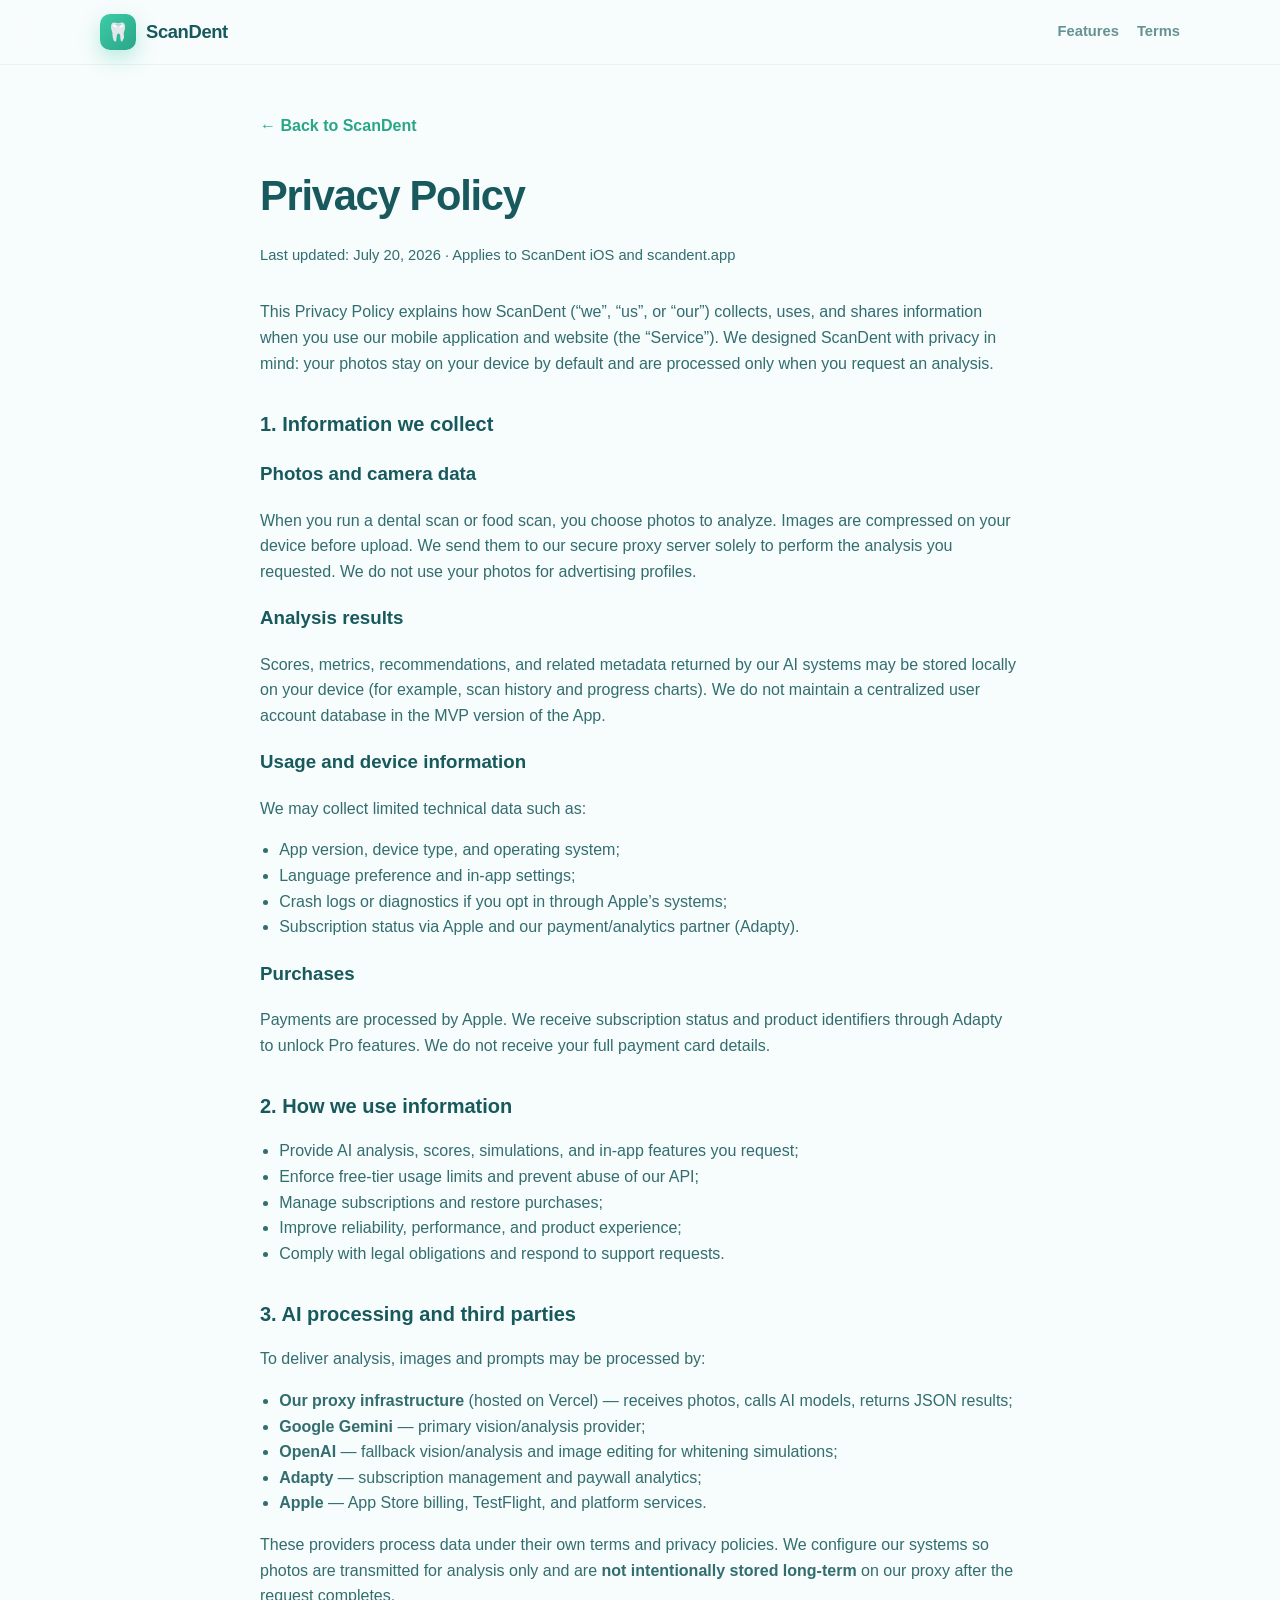
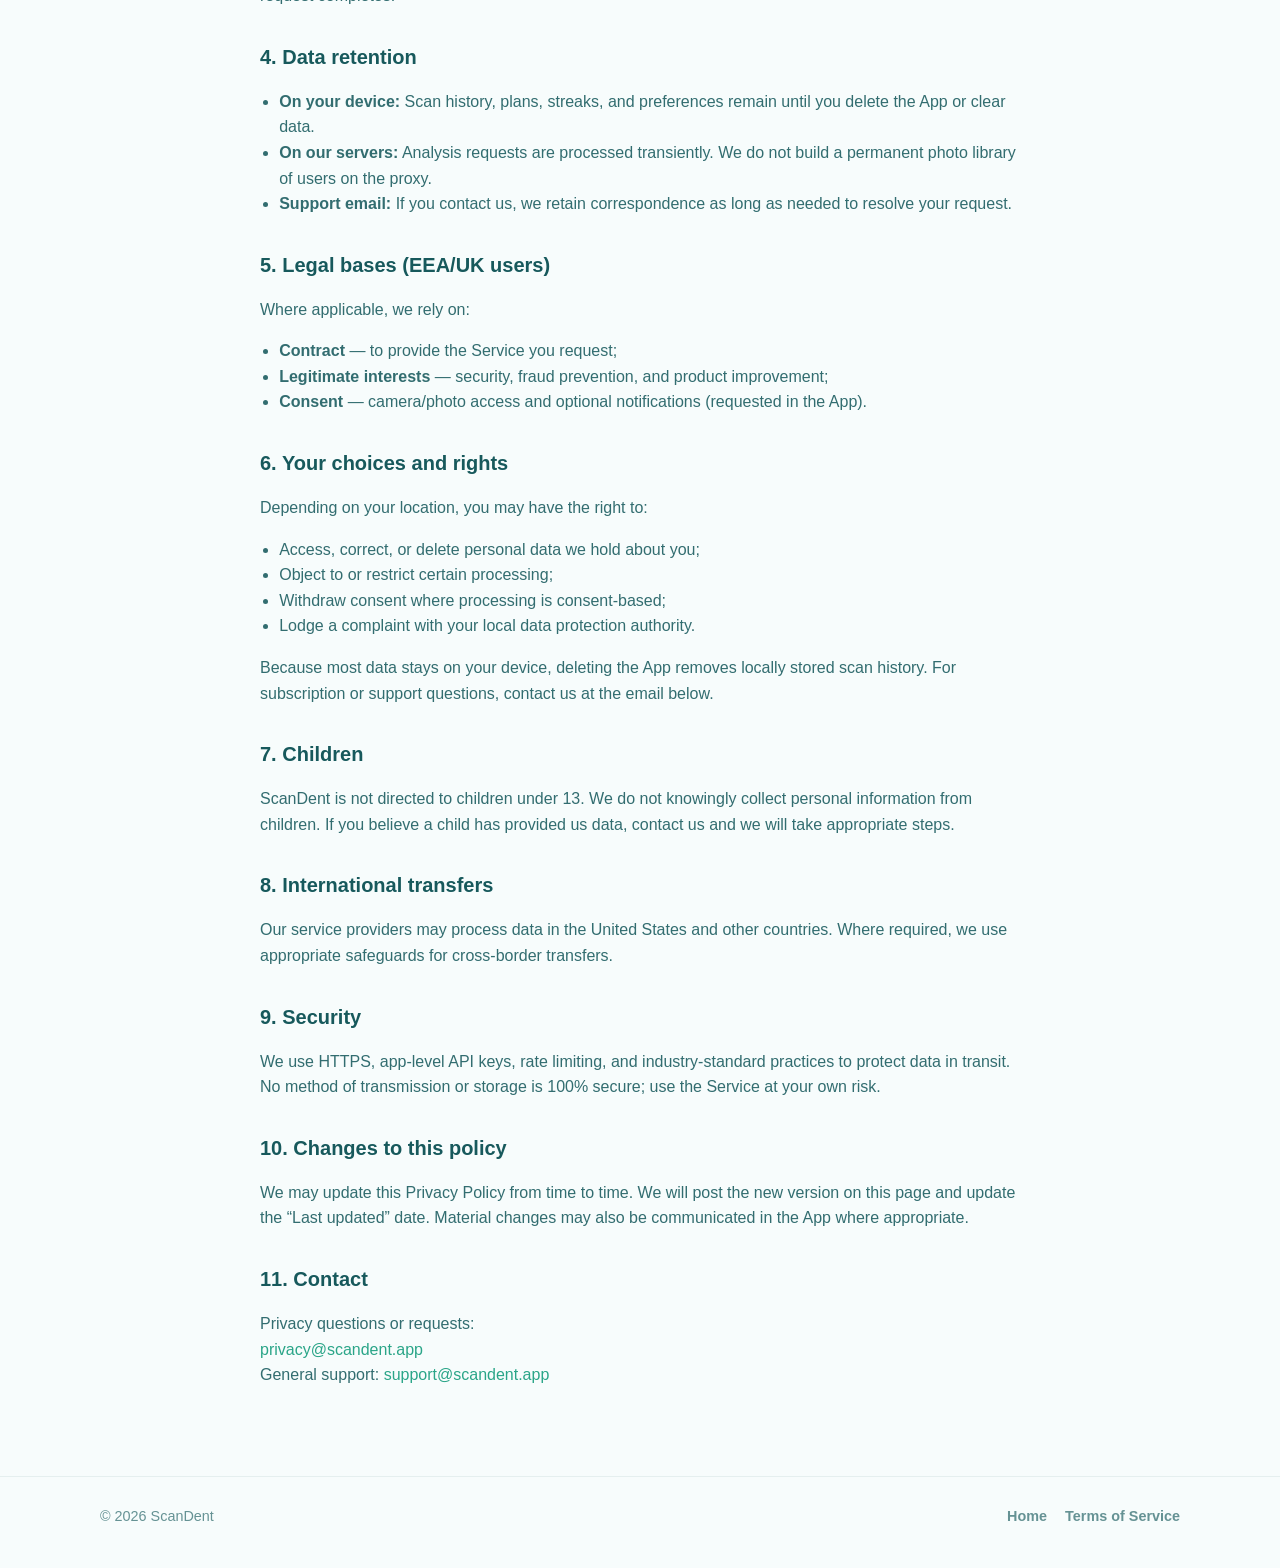
==== privacy/index.html @ c532dbee "Initial commit: ScanDent marketing and legal site. Public GitHub Pages site with landing page, Terms" ====
<!DOCTYPE html>
<html lang="en">
<head>
  <meta charset="UTF-8">
  <meta name="viewport" content="width=device-width, initial-scale=1.0">
  <meta name="description" content="ScanDent Privacy Policy">
  <title>Privacy Policy — ScanDent</title>
  <link rel="stylesheet" href="../css/style.css">
</head>
<body>
  <header class="site-header">
    <div class="container inner">
      <a class="brand" href="../">
        <span class="brand-mark" aria-hidden="true">🦷</span>
        <span>ScanDent</span>
      </a>
      <nav class="nav" aria-label="Primary">
        <a href="../#features">Features</a>
        <a href="../terms/">Terms</a>
      </nav>
    </div>
  </header>

  <main class="legal-page">
    <div class="container">
      <a class="back-link" href="../">← Back to ScanDent</a>
      <h1>Privacy Policy</h1>
      <p class="legal-meta">Last updated: July 20, 2026 · Applies to ScanDent iOS and scandent.app</p>

      <p>
        This Privacy Policy explains how ScanDent (“we”, “us”, or “our”) collects, uses, and shares
        information when you use our mobile application and website (the “Service”). We designed ScanDent
        with privacy in mind: your photos stay on your device by default and are processed only when you
        request an analysis.
      </p>

      <h2>1. Information we collect</h2>

      <h3>Photos and camera data</h3>
      <p>
        When you run a dental scan or food scan, you choose photos to analyze. Images are compressed on
        your device before upload. We send them to our secure proxy server solely to perform the analysis
        you requested. We do not use your photos for advertising profiles.
      </p>

      <h3>Analysis results</h3>
      <p>
        Scores, metrics, recommendations, and related metadata returned by our AI systems may be stored
        locally on your device (for example, scan history and progress charts). We do not maintain a
        centralized user account database in the MVP version of the App.
      </p>

      <h3>Usage and device information</h3>
      <p>We may collect limited technical data such as:</p>
      <ul>
        <li>App version, device type, and operating system;</li>
        <li>Language preference and in-app settings;</li>
        <li>Crash logs or diagnostics if you opt in through Apple’s systems;</li>
        <li>Subscription status via Apple and our payment/analytics partner (Adapty).</li>
      </ul>

      <h3>Purchases</h3>
      <p>
        Payments are processed by Apple. We receive subscription status and product identifiers through
        Adapty to unlock Pro features. We do not receive your full payment card details.
      </p>

      <h2>2. How we use information</h2>
      <ul>
        <li>Provide AI analysis, scores, simulations, and in-app features you request;</li>
        <li>Enforce free-tier usage limits and prevent abuse of our API;</li>
        <li>Manage subscriptions and restore purchases;</li>
        <li>Improve reliability, performance, and product experience;</li>
        <li>Comply with legal obligations and respond to support requests.</li>
      </ul>

      <h2>3. AI processing and third parties</h2>
      <p>To deliver analysis, images and prompts may be processed by:</p>
      <ul>
        <li><strong>Our proxy infrastructure</strong> (hosted on Vercel) — receives photos, calls AI models, returns JSON results;</li>
        <li><strong>Google Gemini</strong> — primary vision/analysis provider;</li>
        <li><strong>OpenAI</strong> — fallback vision/analysis and image editing for whitening simulations;</li>
        <li><strong>Adapty</strong> — subscription management and paywall analytics;</li>
        <li><strong>Apple</strong> — App Store billing, TestFlight, and platform services.</li>
      </ul>
      <p>
        These providers process data under their own terms and privacy policies. We configure our systems
        so photos are transmitted for analysis only and are <strong>not intentionally stored long-term</strong>
        on our proxy after the request completes.
      </p>

      <h2>4. Data retention</h2>
      <ul>
        <li><strong>On your device:</strong> Scan history, plans, streaks, and preferences remain until you delete the App or clear data.</li>
        <li><strong>On our servers:</strong> Analysis requests are processed transiently. We do not build a permanent photo library of users on the proxy.</li>
        <li><strong>Support email:</strong> If you contact us, we retain correspondence as long as needed to resolve your request.</li>
      </ul>

      <h2>5. Legal bases (EEA/UK users)</h2>
      <p>Where applicable, we rely on:</p>
      <ul>
        <li><strong>Contract</strong> — to provide the Service you request;</li>
        <li><strong>Legitimate interests</strong> — security, fraud prevention, and product improvement;</li>
        <li><strong>Consent</strong> — camera/photo access and optional notifications (requested in the App).</li>
      </ul>

      <h2>6. Your choices and rights</h2>
      <p>Depending on your location, you may have the right to:</p>
      <ul>
        <li>Access, correct, or delete personal data we hold about you;</li>
        <li>Object to or restrict certain processing;</li>
        <li>Withdraw consent where processing is consent-based;</li>
        <li>Lodge a complaint with your local data protection authority.</li>
      </ul>
      <p>
        Because most data stays on your device, deleting the App removes locally stored scan history.
        For subscription or support questions, contact us at the email below.
      </p>

      <h2>7. Children</h2>
      <p>
        ScanDent is not directed to children under 13. We do not knowingly collect personal information
        from children. If you believe a child has provided us data, contact us and we will take appropriate steps.
      </p>

      <h2>8. International transfers</h2>
      <p>
        Our service providers may process data in the United States and other countries. Where required,
        we use appropriate safeguards for cross-border transfers.
      </p>

      <h2>9. Security</h2>
      <p>
        We use HTTPS, app-level API keys, rate limiting, and industry-standard practices to protect data in
        transit. No method of transmission or storage is 100% secure; use the Service at your own risk.
      </p>

      <h2>10. Changes to this policy</h2>
      <p>
        We may update this Privacy Policy from time to time. We will post the new version on this page
        and update the “Last updated” date. Material changes may also be communicated in the App where appropriate.
      </p>

      <h2>11. Contact</h2>
      <p>
        Privacy questions or requests:<br>
        <a href="mailto:privacy@scandent.app">privacy@scandent.app</a><br>
        General support: <a href="mailto:support@scandent.app">support@scandent.app</a>
      </p>
    </div>
  </main>

  <footer class="site-footer">
    <div class="container footer-grid">
      <div>© <span id="year"></span> ScanDent</div>
      <div class="footer-links">
        <a href="../">Home</a>
        <a href="../terms/">Terms of Service</a>
      </div>
    </div>
  </footer>

  <script>document.getElementById("year").textContent = new Date().getFullYear();</script>
</body>
</html>
---- css/style.css ----
:root {
  --mint: #3dcca8;
  --mint-dark: #2aa588;
  --teal: #17595c;
  --bg: #f7fcfc;
  --card: #ffffff;
  --text-muted: rgba(23, 89, 92, 0.65);
  --shadow: 0 12px 40px rgba(23, 89, 92, 0.08);
  --radius: 20px;
  --max: 1080px;
  --legal-max: 760px;
}

*,
*::before,
*::after {
  box-sizing: border-box;
}

html {
  scroll-behavior: smooth;
}

body {
  margin: 0;
  font-family: "SF Pro Rounded", "SF Pro Display", -apple-system, BlinkMacSystemFont, "Segoe UI", sans-serif;
  color: var(--teal);
  background: var(--bg);
  line-height: 1.6;
  -webkit-font-smoothing: antialiased;
}

a {
  color: var(--mint-dark);
  text-decoration: none;
}

a:hover {
  text-decoration: underline;
}

img {
  max-width: 100%;
  display: block;
}

.container {
  width: min(var(--max), calc(100% - 40px));
  margin-inline: auto;
}

.site-header {
  position: sticky;
  top: 0;
  z-index: 10;
  backdrop-filter: blur(14px);
  background: rgba(247, 252, 252, 0.88);
  border-bottom: 1px solid rgba(23, 89, 92, 0.06);
}

.site-header .inner {
  display: flex;
  align-items: center;
  justify-content: space-between;
  gap: 16px;
  padding: 14px 0;
}

.brand {
  display: flex;
  align-items: center;
  gap: 10px;
  font-weight: 800;
  font-size: 1.15rem;
  letter-spacing: -0.02em;
  color: var(--teal);
}

.brand-mark {
  width: 36px;
  height: 36px;
  border-radius: 10px;
  background: linear-gradient(135deg, var(--mint), var(--mint-dark));
  display: grid;
  place-items: center;
  color: white;
  font-size: 1.1rem;
  box-shadow: 0 8px 20px rgba(61, 204, 168, 0.35);
}

.nav {
  display: flex;
  align-items: center;
  gap: 18px;
  font-size: 0.92rem;
  font-weight: 600;
}

.nav a {
  color: var(--text-muted);
  text-decoration: none;
}

.nav a:hover {
  color: var(--teal);
  text-decoration: none;
}

.btn {
  display: inline-flex;
  align-items: center;
  justify-content: center;
  gap: 8px;
  padding: 14px 22px;
  border-radius: 16px;
  font-weight: 700;
  font-size: 0.98rem;
  border: none;
  cursor: pointer;
  text-decoration: none;
  transition: transform 0.2s ease, box-shadow 0.2s ease;
}

.btn:hover {
  text-decoration: none;
  transform: translateY(-1px);
}

.btn-primary {
  color: white;
  background: linear-gradient(135deg, var(--mint), var(--mint-dark));
  box-shadow: 0 14px 30px rgba(61, 204, 168, 0.35);
}

.btn-secondary {
  color: var(--teal);
  background: var(--card);
  border: 1px solid rgba(23, 89, 92, 0.08);
  box-shadow: var(--shadow);
}

.hero {
  position: relative;
  padding: 72px 0 56px;
  overflow: hidden;
}

.hero-blob {
  position: absolute;
  border-radius: 50%;
  filter: blur(40px);
  opacity: 0.45;
  pointer-events: none;
}

.hero-blob.one {
  width: 280px;
  height: 280px;
  background: radial-gradient(circle, var(--mint), transparent 70%);
  top: -80px;
  left: -60px;
}

.hero-blob.two {
  width: 240px;
  height: 240px;
  background: radial-gradient(circle, #8cd9f2, transparent 70%);
  top: 40px;
  right: -40px;
}

.hero-grid {
  position: relative;
  display: grid;
  grid-template-columns: 1.1fr 0.9fr;
  gap: 48px;
  align-items: center;
}

.eyebrow {
  display: inline-block;
  padding: 6px 12px;
  border-radius: 999px;
  background: rgba(61, 204, 168, 0.14);
  color: var(--mint-dark);
  font-size: 0.78rem;
  font-weight: 800;
  letter-spacing: 0.08em;
  text-transform: uppercase;
  margin-bottom: 18px;
}

.hero h1 {
  margin: 0 0 16px;
  font-size: clamp(2.4rem, 5vw, 3.6rem);
  line-height: 1.05;
  letter-spacing: -0.04em;
}

.hero p.lead {
  margin: 0 0 28px;
  font-size: 1.12rem;
  color: var(--text-muted);
  max-width: 34rem;
}

.hero-actions {
  display: flex;
  flex-wrap: wrap;
  gap: 12px;
  margin-bottom: 18px;
}

.hero-note {
  font-size: 0.88rem;
  color: var(--text-muted);
}

.phone-card {
  background: var(--card);
  border-radius: 28px;
  padding: 28px;
  box-shadow: var(--shadow);
  border: 1px solid rgba(23, 89, 92, 0.06);
}

.score-ring {
  width: 180px;
  height: 180px;
  margin: 0 auto 20px;
  border-radius: 50%;
  background:
    conic-gradient(var(--mint) 0 78%, rgba(23, 89, 92, 0.08) 78% 100%);
  display: grid;
  place-items: center;
  position: relative;
}

.score-ring::after {
  content: "";
  position: absolute;
  inset: 14px;
  border-radius: 50%;
  background: var(--bg);
}

.score-value {
  position: relative;
  z-index: 1;
  text-align: center;
}

.score-value strong {
  display: block;
  font-size: 2.4rem;
  line-height: 1;
}

.score-value span {
  font-size: 0.82rem;
  font-weight: 700;
  color: var(--text-muted);
}

.feature-list {
  display: grid;
  gap: 12px;
}

.feature-item {
  display: flex;
  gap: 12px;
  align-items: flex-start;
  padding: 14px 16px;
  border-radius: 16px;
  background: rgba(23, 89, 92, 0.03);
}

.feature-item .icon {
  width: 36px;
  height: 36px;
  border-radius: 12px;
  background: rgba(61, 204, 168, 0.16);
  display: grid;
  place-items: center;
  flex-shrink: 0;
}

section {
  padding: 56px 0;
}

.section-title {
  text-align: center;
  margin-bottom: 36px;
}

.section-title h2 {
  margin: 0 0 10px;
  font-size: clamp(1.8rem, 3vw, 2.4rem);
  letter-spacing: -0.03em;
}

.section-title p {
  margin: 0 auto;
  max-width: 560px;
  color: var(--text-muted);
}

.cards-3 {
  display: grid;
  grid-template-columns: repeat(3, 1fr);
  gap: 18px;
}

.card {
  background: var(--card);
  border-radius: var(--radius);
  padding: 24px;
  box-shadow: var(--shadow);
  border: 1px solid rgba(23, 89, 92, 0.06);
}

.card h3 {
  margin: 0 0 10px;
  font-size: 1.15rem;
}

.card p {
  margin: 0;
  color: var(--text-muted);
  font-size: 0.96rem;
}

.steps {
  display: grid;
  grid-template-columns: repeat(3, 1fr);
  gap: 18px;
  counter-reset: step;
}

.step {
  background: var(--card);
  border-radius: var(--radius);
  padding: 24px;
  box-shadow: var(--shadow);
  border: 1px solid rgba(23, 89, 92, 0.06);
}

.step::before {
  counter-increment: step;
  content: counter(step);
  display: inline-grid;
  place-items: center;
  width: 34px;
  height: 34px;
  border-radius: 50%;
  background: linear-gradient(135deg, var(--mint), var(--mint-dark));
  color: white;
  font-weight: 800;
  margin-bottom: 14px;
}

.disclaimer-box {
  background: rgba(255, 140, 115, 0.08);
  border: 1px solid rgba(255, 140, 115, 0.18);
  border-radius: var(--radius);
  padding: 22px 24px;
  color: var(--teal);
}

.disclaimer-box strong {
  display: block;
  margin-bottom: 8px;
}

.cta {
  text-align: center;
  padding: 64px 0 72px;
}

.cta h2 {
  margin: 0 0 12px;
  font-size: clamp(1.8rem, 3vw, 2.5rem);
}

.cta p {
  margin: 0 auto 24px;
  max-width: 520px;
  color: var(--text-muted);
}

.site-footer {
  border-top: 1px solid rgba(23, 89, 92, 0.08);
  padding: 28px 0 40px;
  color: var(--text-muted);
  font-size: 0.9rem;
}

.footer-grid {
  display: flex;
  flex-wrap: wrap;
  gap: 16px;
  align-items: center;
  justify-content: space-between;
}

.footer-links {
  display: flex;
  flex-wrap: wrap;
  gap: 18px;
}

.footer-links a {
  color: var(--text-muted);
  font-weight: 600;
}

.footer-links a:hover {
  color: var(--teal);
}

/* Legal pages */
.legal-page {
  padding: 48px 0 72px;
}

.legal-page .container {
  width: min(var(--legal-max), calc(100% - 40px));
}

.legal-page h1 {
  margin: 0 0 8px;
  font-size: clamp(2rem, 4vw, 2.6rem);
  letter-spacing: -0.03em;
}

.legal-meta {
  color: var(--text-muted);
  font-size: 0.92rem;
  margin-bottom: 32px;
}

.legal-page h2 {
  margin: 32px 0 10px;
  font-size: 1.25rem;
}

.legal-page p,
.legal-page li {
  color: rgba(23, 89, 92, 0.88);
}

.legal-page ul {
  padding-left: 1.2rem;
}

.back-link {
  display: inline-flex;
  align-items: center;
  gap: 6px;
  margin-bottom: 24px;
  font-weight: 600;
  color: var(--mint-dark);
}

@media (max-width: 900px) {
  .hero-grid,
  .cards-3,
  .steps {
    grid-template-columns: 1fr;
  }

  .nav {
    display: none;
  }

  .hero {
    padding-top: 48px;
  }
}
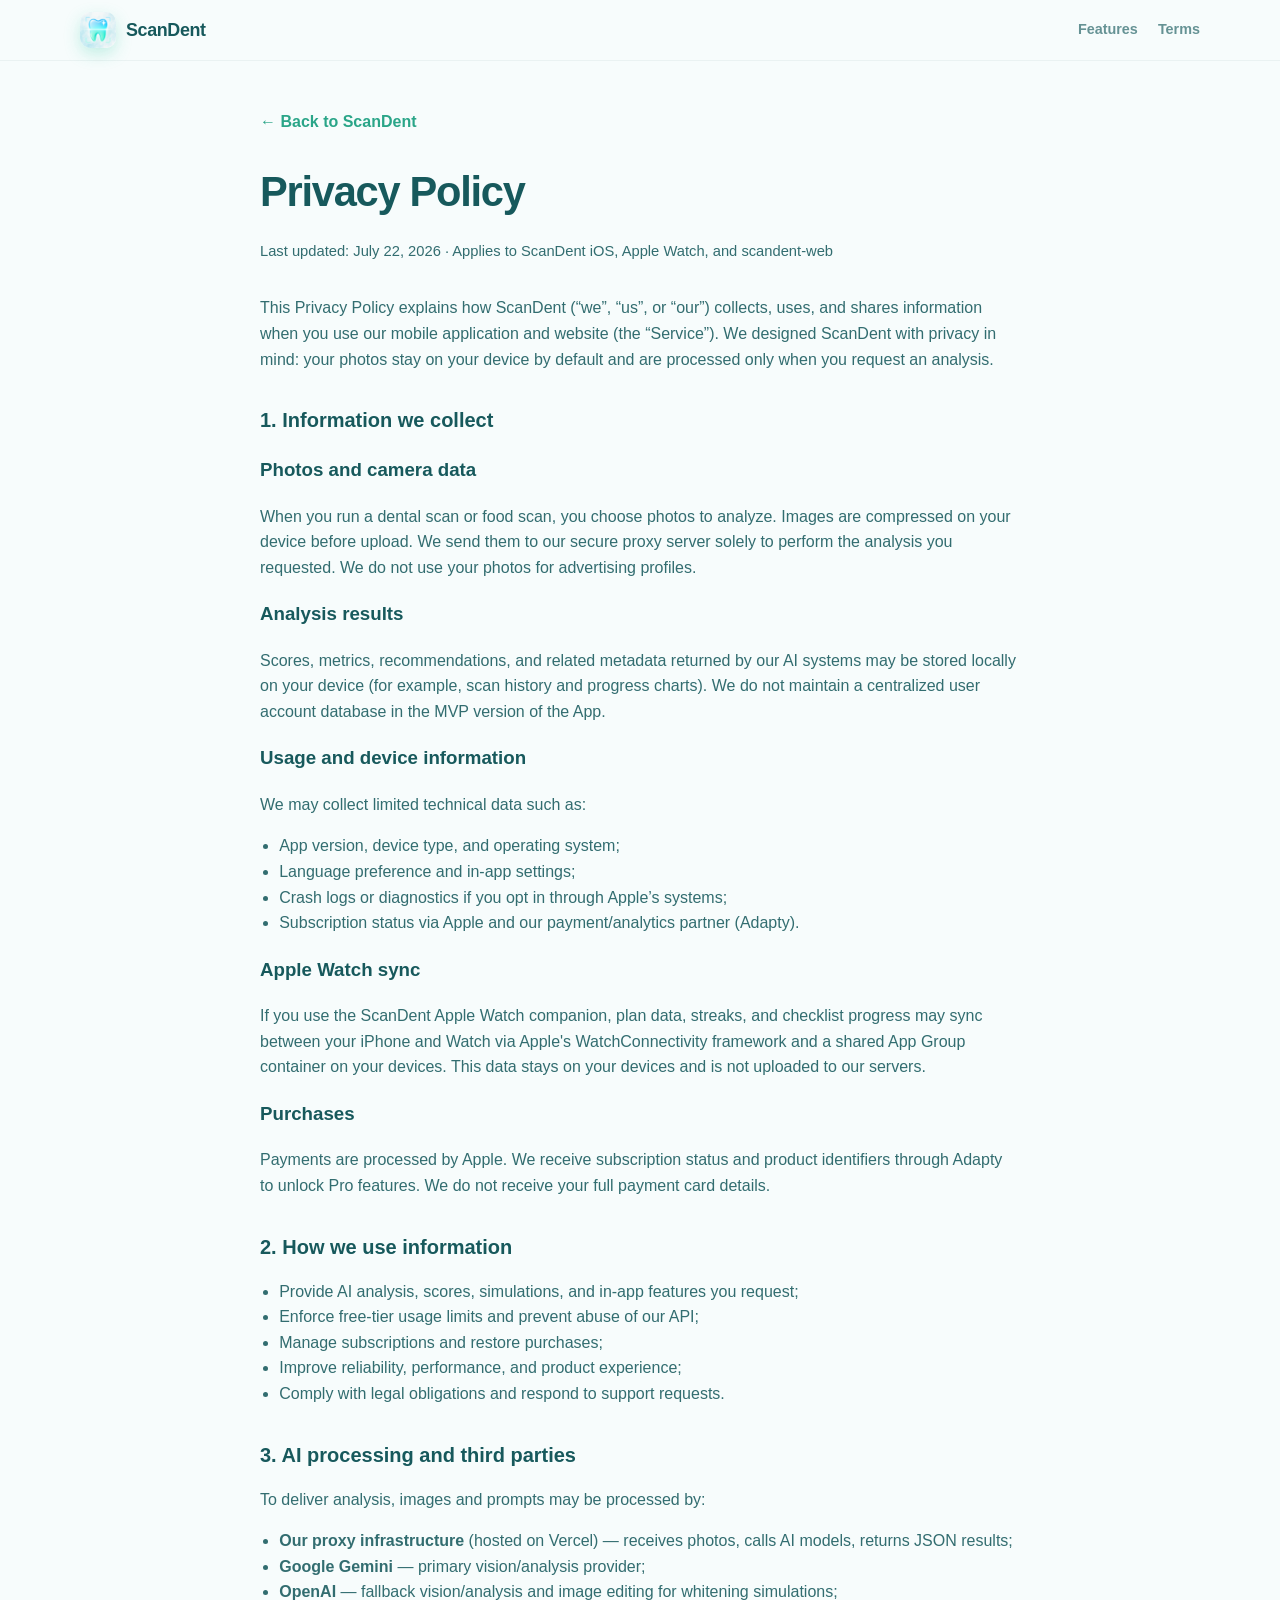
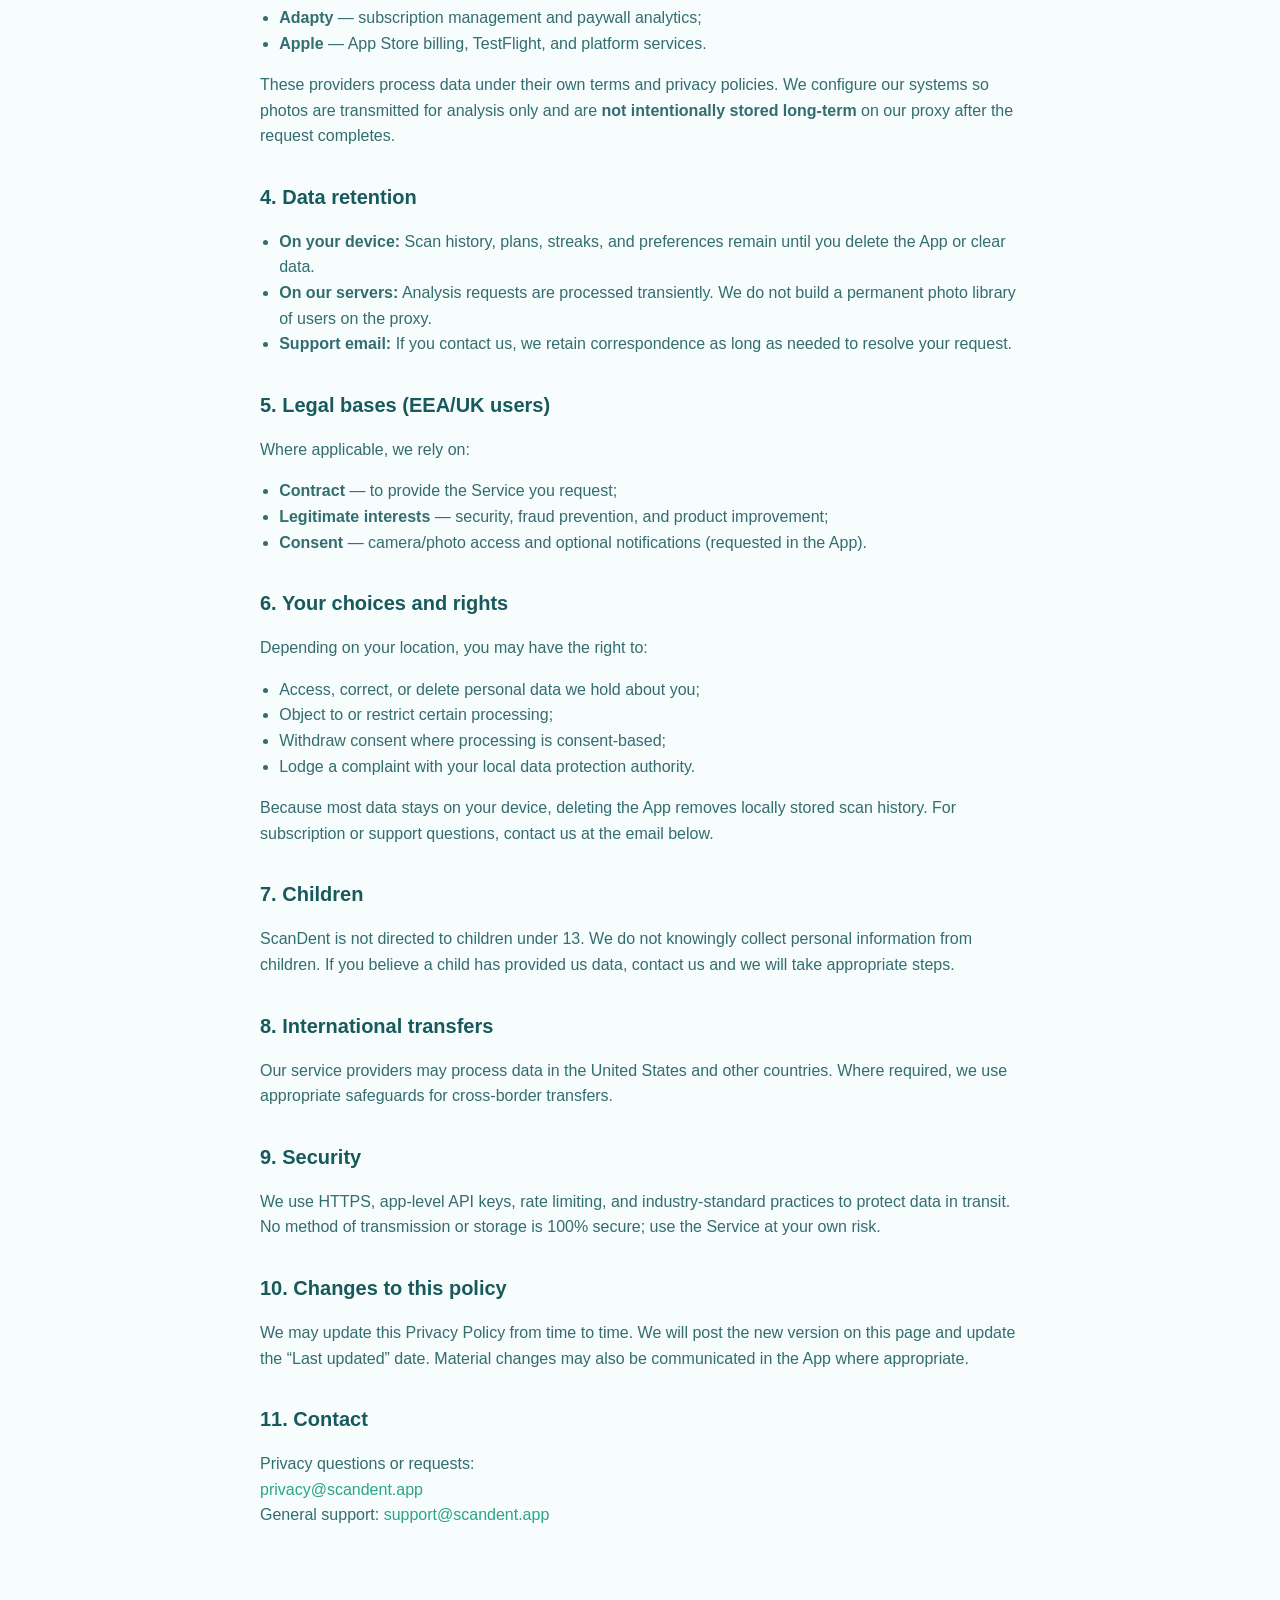
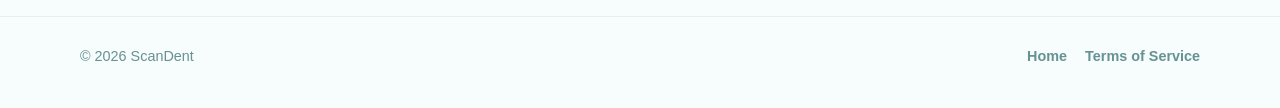
==== commit cd502e45: "fix: show ScanDent logo on marketing site" ====
--- a/privacy/index.html
+++ b/privacy/index.html
@@ -6,12 +6,13 @@
   <meta name="description" content="ScanDent Privacy Policy">
   <title>Privacy Policy — ScanDent</title>
   <link rel="stylesheet" href="../css/style.css">
+  <link rel="icon" href="../assets/favicon.png" type="image/png">
 </head>
 <body>
   <header class="site-header">
     <div class="container inner">
       <a class="brand" href="../">
-        <span class="brand-mark" aria-hidden="true">🦷</span>
+        <span class="brand-logo" role="img" aria-label="ScanDent"></span>
         <span>ScanDent</span>
       </a>
       <nav class="nav" aria-label="Primary">
@@ -25,7 +26,7 @@
     <div class="container">
       <a class="back-link" href="../">← Back to ScanDent</a>
       <h1>Privacy Policy</h1>
-      <p class="legal-meta">Last updated: July 20, 2026 · Applies to ScanDent iOS and scandent.app</p>
+      <p class="legal-meta">Last updated: July 22, 2026 · Applies to ScanDent iOS, Apple Watch, and scandent-web</p>
 
       <p>
         This Privacy Policy explains how ScanDent (“we”, “us”, or “our”) collects, uses, and shares
@@ -58,6 +59,13 @@
         <li>Crash logs or diagnostics if you opt in through Apple’s systems;</li>
         <li>Subscription status via Apple and our payment/analytics partner (Adapty).</li>
       </ul>
+
+      <h3>Apple Watch sync</h3>
+      <p>
+        If you use the ScanDent Apple Watch companion, plan data, streaks, and checklist progress may sync
+        between your iPhone and Watch via Apple&apos;s WatchConnectivity framework and a shared App Group container
+        on your devices. This data stays on your devices and is not uploaded to our servers.
+      </p>
 
       <h3>Purchases</h3>
       <p>
--- a/css/style.css
+++ b/css/style.css
@@ -1,13 +1,59 @@
+
+/* Embedded logo — avoids 404 when PNG assets are not yet on Pages */
+.brand-logo,
+.cta-logo,
+.phone-logo {
+  display: block;
+  background-image: url("[data-uri]");
+  background-size: cover;
+  background-position: center;
+  background-repeat: no-repeat;
+  border-radius: 10px;
+  box-shadow: 0 6px 16px rgba(61, 204, 168, 0.28);
+  flex-shrink: 0;
+}
+
+.brand-logo {
+  width: 36px;
+  height: 36px;
+}
+
+.phone-logo {
+  width: 28px;
+  height: 28px;
+  border-radius: 7px;
+  box-shadow: none;
+}
+
+.cta-logo {
+  width: 72px;
+  height: 72px;
+  border-radius: 18px;
+  margin: 0 auto 20px;
+  box-shadow: 0 16px 40px rgba(61, 204, 168, 0.3);
+}
+
+.footer-logo {
+  width: 28px;
+  height: 28px;
+  border-radius: 7px;
+  box-shadow: none;
+}
+
 :root {
   --mint: #3dcca8;
   --mint-dark: #2aa588;
+  --sky: #8cd9f2;
+  --coral: #ff8c73;
+  --sunny: #ffd35c;
   --teal: #17595c;
   --bg: #f7fcfc;
   --card: #ffffff;
   --text-muted: rgba(23, 89, 92, 0.65);
   --shadow: 0 12px 40px rgba(23, 89, 92, 0.08);
+  --shadow-lg: 0 24px 60px rgba(23, 89, 92, 0.12);
   --radius: 20px;
-  --max: 1080px;
+  --max: 1120px;
   --legal-max: 760px;
 }
 
@@ -49,12 +95,14 @@
   margin-inline: auto;
 }
 
+/* ── Header ── */
+
 .site-header {
   position: sticky;
   top: 0;
-  z-index: 10;
+  z-index: 20;
   backdrop-filter: blur(14px);
-  background: rgba(247, 252, 252, 0.88);
+  background: rgba(247, 252, 252, 0.92);
   border-bottom: 1px solid rgba(23, 89, 92, 0.06);
 }
 
@@ -63,7 +111,7 @@
   align-items: center;
   justify-content: space-between;
   gap: 16px;
-  padding: 14px 0;
+  padding: 12px 0;
 }
 
 .brand {
@@ -71,28 +119,21 @@
   align-items: center;
   gap: 10px;
   font-weight: 800;
-  font-size: 1.15rem;
+  font-size: 1.12rem;
   letter-spacing: -0.02em;
   color: var(--teal);
-}
-
-.brand-mark {
-  width: 36px;
-  height: 36px;
-  border-radius: 10px;
-  background: linear-gradient(135deg, var(--mint), var(--mint-dark));
-  display: grid;
-  place-items: center;
-  color: white;
-  font-size: 1.1rem;
-  box-shadow: 0 8px 20px rgba(61, 204, 168, 0.35);
+  text-decoration: none;
+}
+
+.brand:hover {
+  text-decoration: none;
 }
 
 .nav {
   display: flex;
   align-items: center;
-  gap: 18px;
-  font-size: 0.92rem;
+  gap: 20px;
+  font-size: 0.9rem;
   font-weight: 600;
 }
 
@@ -106,19 +147,26 @@
   text-decoration: none;
 }
 
+.header-cta {
+  display: flex;
+  align-items: center;
+  gap: 10px;
+}
+
 .btn {
   display: inline-flex;
   align-items: center;
   justify-content: center;
   gap: 8px;
-  padding: 14px 22px;
+  padding: 13px 22px;
   border-radius: 16px;
   font-weight: 700;
-  font-size: 0.98rem;
+  font-size: 0.96rem;
   border: none;
   cursor: pointer;
   text-decoration: none;
   transition: transform 0.2s ease, box-shadow 0.2s ease;
+  white-space: nowrap;
 }
 
 .btn:hover {
@@ -139,40 +187,56 @@
   box-shadow: var(--shadow);
 }
 
+.btn-sm {
+  padding: 10px 16px;
+  font-size: 0.88rem;
+  border-radius: 12px;
+}
+
+/* ── Hero ── */
+
 .hero {
   position: relative;
-  padding: 72px 0 56px;
+  padding: 64px 0 72px;
   overflow: hidden;
 }
 
 .hero-blob {
   position: absolute;
   border-radius: 50%;
-  filter: blur(40px);
-  opacity: 0.45;
+  filter: blur(48px);
+  opacity: 0.42;
   pointer-events: none;
 }
 
 .hero-blob.one {
-  width: 280px;
-  height: 280px;
+  width: 320px;
+  height: 320px;
   background: radial-gradient(circle, var(--mint), transparent 70%);
-  top: -80px;
-  left: -60px;
+  top: -100px;
+  left: -80px;
 }
 
 .hero-blob.two {
-  width: 240px;
-  height: 240px;
-  background: radial-gradient(circle, #8cd9f2, transparent 70%);
-  top: 40px;
-  right: -40px;
+  width: 260px;
+  height: 260px;
+  background: radial-gradient(circle, var(--sky), transparent 70%);
+  top: 20px;
+  right: -60px;
+}
+
+.hero-blob.three {
+  width: 200px;
+  height: 200px;
+  background: radial-gradient(circle, var(--sunny), transparent 70%);
+  bottom: 40px;
+  left: 30%;
 }
 
 .hero-grid {
   position: relative;
   display: grid;
-  grid-template-columns: 1.1fr 0.9fr;
+  grid-template-columns: 1.05fr 0.95fr;
   gap: 48px;
   align-items: center;
 }
@@ -183,23 +247,23 @@
   border-radius: 999px;
   background: rgba(61, 204, 168, 0.14);
   color: var(--mint-dark);
-  font-size: 0.78rem;
+  font-size: 0.76rem;
   font-weight: 800;
   letter-spacing: 0.08em;
   text-transform: uppercase;
-  margin-bottom: 18px;
+  margin-bottom: 16px;
 }
 
 .hero h1 {
   margin: 0 0 16px;
-  font-size: clamp(2.4rem, 5vw, 3.6rem);
-  line-height: 1.05;
+  font-size: clamp(2.3rem, 5vw, 3.5rem);
+  line-height: 1.06;
   letter-spacing: -0.04em;
 }
 
 .hero p.lead {
-  margin: 0 0 28px;
-  font-size: 1.12rem;
+  margin: 0 0 24px;
+  font-size: 1.1rem;
   color: var(--text-muted);
   max-width: 34rem;
 }
@@ -208,29 +272,88 @@
   display: flex;
   flex-wrap: wrap;
   gap: 12px;
-  margin-bottom: 18px;
+  margin-bottom: 16px;
 }
 
 .hero-note {
-  font-size: 0.88rem;
-  color: var(--text-muted);
+  font-size: 0.86rem;
+  color: var(--text-muted);
+  max-width: 32rem;
+}
+
+.hero-badges {
+  display: flex;
+  flex-wrap: wrap;
+  gap: 10px;
+  margin-top: 20px;
+}
+
+.badge {
+  display: inline-flex;
+  align-items: center;
+  gap: 6px;
+  padding: 8px 12px;
+  border-radius: 999px;
+  background: var(--card);
+  border: 1px solid rgba(23, 89, 92, 0.08);
+  font-size: 0.82rem;
+  font-weight: 700;
+  color: var(--teal);
+  box-shadow: var(--shadow);
+}
+
+.badge svg {
+  width: 16px;
+  height: 16px;
+  stroke: var(--mint-dark);
+}
+
+/* ── Phone mockup ── */
+
+.phone-stack {
+  position: relative;
+  display: flex;
+  justify-content: center;
+  align-items: center;
+  min-height: 420px;
 }
 
 .phone-card {
   background: var(--card);
-  border-radius: 28px;
-  padding: 28px;
-  box-shadow: var(--shadow);
+  border-radius: 32px;
+  padding: 28px 24px;
+  box-shadow: var(--shadow-lg);
   border: 1px solid rgba(23, 89, 92, 0.06);
+  width: min(100%, 340px);
+  position: relative;
+  z-index: 2;
+}
+
+.phone-card-header {
+  display: flex;
+  align-items: center;
+  gap: 10px;
+  margin-bottom: 20px;
+}
+
+.phone-card-header img {
+  width: 28px;
+  height: 28px;
+  border-radius: 7px;
+}
+
+.phone-card-header span {
+  font-weight: 800;
+  font-size: 1rem;
+  letter-spacing: -0.02em;
 }
 
 .score-ring {
-  width: 180px;
-  height: 180px;
-  margin: 0 auto 20px;
+  width: 168px;
+  height: 168px;
+  margin: 0 auto 18px;
   border-radius: 50%;
-  background:
-    conic-gradient(var(--mint) 0 78%, rgba(23, 89, 92, 0.08) 78% 100%);
+  background: conic-gradient(var(--mint) 0 78%, rgba(23, 89, 92, 0.08) 78% 100%);
   display: grid;
   place-items: center;
   position: relative;
@@ -239,7 +362,7 @@
 .score-ring::after {
   content: "";
   position: absolute;
-  inset: 14px;
+  inset: 13px;
   border-radius: 50%;
   background: var(--bg);
 }
@@ -252,42 +375,146 @@
 
 .score-value strong {
   display: block;
-  font-size: 2.4rem;
+  font-size: 2.35rem;
   line-height: 1;
+  letter-spacing: -0.03em;
 }
 
 .score-value span {
-  font-size: 0.82rem;
+  font-size: 0.78rem;
   font-weight: 700;
   color: var(--text-muted);
 }
 
+.scan-steps {
+  display: flex;
+  align-items: center;
+  justify-content: space-between;
+  gap: 4px;
+  padding: 14px 12px;
+  border-radius: 16px;
+  background: rgba(23, 89, 92, 0.03);
+  margin-bottom: 14px;
+}
+
+.scan-step {
+  text-align: center;
+  flex: 1;
+}
+
+.scan-step-icon {
+  width: 36px;
+  height: 36px;
+  margin: 0 auto 4px;
+  border-radius: 50%;
+  background: rgba(61, 204, 168, 0.14);
+  display: grid;
+  place-items: center;
+}
+
+.scan-step-icon svg {
+  width: 16px;
+  height: 16px;
+  stroke: var(--mint-dark);
+}
+
+.scan-step label {
+  display: block;
+  font-size: 0.68rem;
+  font-weight: 700;
+  color: var(--text-muted);
+}
+
+.scan-connector {
+  color: rgba(23, 89, 92, 0.2);
+  font-size: 0.7rem;
+  padding-bottom: 14px;
+}
+
 .feature-list {
   display: grid;
-  gap: 12px;
+  gap: 10px;
 }
 
 .feature-item {
   display: flex;
   gap: 12px;
   align-items: flex-start;
-  padding: 14px 16px;
-  border-radius: 16px;
+  padding: 12px 14px;
+  border-radius: 14px;
   background: rgba(23, 89, 92, 0.03);
 }
 
 .feature-item .icon {
-  width: 36px;
-  height: 36px;
-  border-radius: 12px;
+  width: 34px;
+  height: 34px;
+  border-radius: 11px;
   background: rgba(61, 204, 168, 0.16);
   display: grid;
   place-items: center;
   flex-shrink: 0;
 }
 
+.feature-item .icon svg {
+  width: 18px;
+  height: 18px;
+  stroke: var(--mint-dark);
+}
+
+.feature-item strong {
+  display: block;
+  font-size: 0.9rem;
+  margin-bottom: 2px;
+}
+
+.feature-item span {
+  color: var(--text-muted);
+  font-size: 0.84rem;
+}
+
+.watch-card {
+  position: absolute;
+  right: -8px;
+  bottom: 24px;
+  width: 140px;
+  background: var(--card);
+  border-radius: 22px;
+  padding: 14px;
+  box-shadow: var(--shadow-lg);
+  border: 1px solid rgba(23, 89, 92, 0.08);
+  z-index: 3;
+}
+
+.watch-card-label {
+  font-size: 0.62rem;
+  font-weight: 800;
+  letter-spacing: 0.06em;
+  text-transform: uppercase;
+  color: var(--mint-dark);
+  margin-bottom: 8px;
+}
+
+.watch-timer {
+  font-size: 1.5rem;
+  font-weight: 800;
+  letter-spacing: -0.03em;
+  margin-bottom: 4px;
+}
+
+.watch-sub {
+  font-size: 0.72rem;
+  color: var(--text-muted);
+  font-weight: 600;
+}
+
+/* ── Sections ── */
+
 section {
   padding: 56px 0;
+}
+
+section.alt {
+  background: rgba(23, 89, 92, 0.025);
 }
 
 .section-title {
@@ -303,7 +530,7 @@
 
 .section-title p {
   margin: 0 auto;
-  max-width: 560px;
+  max-width: 580px;
   color: var(--text-muted);
 }
 
@@ -321,16 +548,236 @@
   border: 1px solid rgba(23, 89, 92, 0.06);
 }
 
+.card-icon {
+  width: 42px;
+  height: 42px;
+  border-radius: 13px;
+  background: rgba(61, 204, 168, 0.14);
+  display: grid;
+  place-items: center;
+  margin-bottom: 14px;
+}
+
+.card-icon svg {
+  width: 22px;
+  height: 22px;
+  stroke: var(--mint-dark);
+}
+
 .card h3 {
-  margin: 0 0 10px;
-  font-size: 1.15rem;
+  margin: 0 0 8px;
+  font-size: 1.12rem;
 }
 
 .card p {
   margin: 0;
   color: var(--text-muted);
-  font-size: 0.96rem;
-}
+  font-size: 0.94rem;
+}
+
+/* ── Watch band ── */
+
+.watch-band {
+  display: grid;
+  grid-template-columns: 1fr 1fr;
+  gap: 32px;
+  align-items: center;
+}
+
+.watch-band-copy h2 {
+  margin: 0 0 12px;
+  font-size: clamp(1.7rem, 3vw, 2.2rem);
+  letter-spacing: -0.03em;
+}
+
+.watch-band-copy p {
+  margin: 0 0 20px;
+  color: var(--text-muted);
+}
+
+.watch-features {
+  display: grid;
+  gap: 12px;
+}
+
+.watch-feature {
+  display: flex;
+  gap: 12px;
+  align-items: flex-start;
+}
+
+.watch-feature-icon {
+  width: 36px;
+  height: 36px;
+  border-radius: 11px;
+  background: rgba(61, 204, 168, 0.14);
+  display: grid;
+  place-items: center;
+  flex-shrink: 0;
+}
+
+.watch-feature-icon svg {
+  width: 18px;
+  height: 18px;
+  stroke: var(--mint-dark);
+}
+
+.watch-feature strong {
+  display: block;
+  font-size: 0.92rem;
+}
+
+.watch-feature span {
+  font-size: 0.86rem;
+  color: var(--text-muted);
+}
+
+.watch-visual {
+  background: linear-gradient(145deg, rgba(61, 204, 168, 0.12), rgba(140, 217, 242, 0.18));
+  border-radius: 28px;
+  padding: 28px 24px 32px;
+  border: 1px solid rgba(23, 89, 92, 0.06);
+}
+
+.watch-screenshots {
+  display: grid;
+  grid-template-columns: repeat(2, 1fr);
+  gap: 20px;
+  align-items: end;
+}
+
+.watch-shot {
+  margin: 0;
+  text-align: center;
+}
+
+.watch-frame {
+  background: #0f1f1e;
+  border-radius: 32px;
+  padding: 10px;
+  box-shadow: var(--shadow-lg), 0 0 0 1px rgba(255, 255, 255, 0.06) inset;
+  margin: 0 auto;
+  max-width: 220px;
+}
+
+.watch-frame img {
+  width: 100%;
+  height: auto;
+  border-radius: 24px;
+  display: block;
+}
+
+.watch-shot figcaption {
+  margin-top: 12px;
+  font-size: 0.82rem;
+  font-weight: 700;
+  color: var(--text-muted);
+}
+
+.watch-free-tag {
+  display: inline-block;
+  margin-top: 16px;
+  padding: 6px 12px;
+  border-radius: 999px;
+  background: rgba(61, 204, 168, 0.16);
+  color: var(--mint-dark);
+  font-size: 0.78rem;
+  font-weight: 800;
+}
+
+/* ── Pricing ── */
+
+.pricing-grid {
+  display: grid;
+  grid-template-columns: repeat(3, 1fr);
+  gap: 18px;
+  align-items: stretch;
+}
+
+.price-card {
+  background: var(--card);
+  border-radius: var(--radius);
+  padding: 28px 24px;
+  box-shadow: var(--shadow);
+  border: 1px solid rgba(23, 89, 92, 0.06);
+  display: flex;
+  flex-direction: column;
+}
+
+.price-card.featured {
+  border: 2px solid rgba(61, 204, 168, 0.45);
+  box-shadow: 0 20px 50px rgba(61, 204, 168, 0.18);
+  position: relative;
+}
+
+.price-card.featured::before {
+  content: "Best value";
+  position: absolute;
+  top: -11px;
+  left: 50%;
+  transform: translateX(-50%);
+  padding: 4px 12px;
+  border-radius: 999px;
+  background: linear-gradient(135deg, var(--mint), var(--mint-dark));
+  color: white;
+  font-size: 0.72rem;
+  font-weight: 800;
+  letter-spacing: 0.04em;
+  text-transform: uppercase;
+}
+
+.price-card h3 {
+  margin: 0 0 4px;
+  font-size: 1.1rem;
+}
+
+.price-card .amount {
+  font-size: 2rem;
+  font-weight: 800;
+  letter-spacing: -0.03em;
+  margin: 8px 0 4px;
+}
+
+.price-card .period {
+  font-size: 0.88rem;
+  color: var(--text-muted);
+  margin-bottom: 16px;
+}
+
+.price-card ul {
+  margin: 0 0 20px;
+  padding: 0;
+  list-style: none;
+  flex: 1;
+}
+
+.price-card li {
+  position: relative;
+  padding-left: 22px;
+  margin-bottom: 8px;
+  font-size: 0.9rem;
+  color: var(--text-muted);
+}
+
+.price-card li::before {
+  content: "";
+  position: absolute;
+  left: 0;
+  top: 8px;
+  width: 8px;
+  height: 8px;
+  border-radius: 50%;
+  background: var(--mint);
+}
+
+.pricing-note {
+  text-align: center;
+  margin-top: 20px;
+  font-size: 0.88rem;
+  color: var(--text-muted);
+}
+
+/* ── Steps ── */
 
 .steps {
   display: grid;
@@ -361,6 +808,19 @@
   margin-bottom: 14px;
 }
 
+.step h3 {
+  margin: 0 0 8px;
+  font-size: 1.05rem;
+}
+
+.step p {
+  margin: 0;
+  color: var(--text-muted);
+  font-size: 0.94rem;
+}
+
+/* ── Disclaimer & CTA ── */
+
 .disclaimer-box {
   background: rgba(255, 140, 115, 0.08);
   border: 1px solid rgba(255, 140, 115, 0.18);
@@ -390,6 +850,8 @@
   color: var(--text-muted);
 }
 
+/* ── Footer ── */
+
 .site-footer {
   border-top: 1px solid rgba(23, 89, 92, 0.08);
   padding: 28px 0 40px;
@@ -405,6 +867,20 @@
   justify-content: space-between;
 }
 
+.footer-brand {
+  display: flex;
+  align-items: center;
+  gap: 10px;
+  font-weight: 700;
+  color: var(--teal);
+}
+
+.footer-brand img {
+  width: 28px;
+  height: 28px;
+  border-radius: 7px;
+}
+
 .footer-links {
   display: flex;
   flex-wrap: wrap;
@@ -420,7 +896,8 @@
   color: var(--teal);
 }
 
-/* Legal pages */
+/* ── Legal pages ── */
+
 .legal-page {
   padding: 48px 0 72px;
 }
@@ -464,10 +941,14 @@
   color: var(--mint-dark);
 }
 
+/* ── Responsive ── */
+
 @media (max-width: 900px) {
   .hero-grid,
   .cards-3,
-  .steps {
+  .steps,
+  .pricing-grid,
+  .watch-band {
     grid-template-columns: 1fr;
   }
 
@@ -476,6 +957,22 @@
   }
 
   .hero {
-    padding-top: 48px;
+    padding-top: 40px;
   }
-}
+
+  .watch-screenshots {
+    grid-template-columns: 1fr;
+    max-width: 240px;
+    margin: 0 auto;
+  }
+
+  .watch-card {
+    position: static;
+    width: 100%;
+    margin-top: 16px;
+  }
+
+  .phone-stack {
+    min-height: auto;
+  }
+}
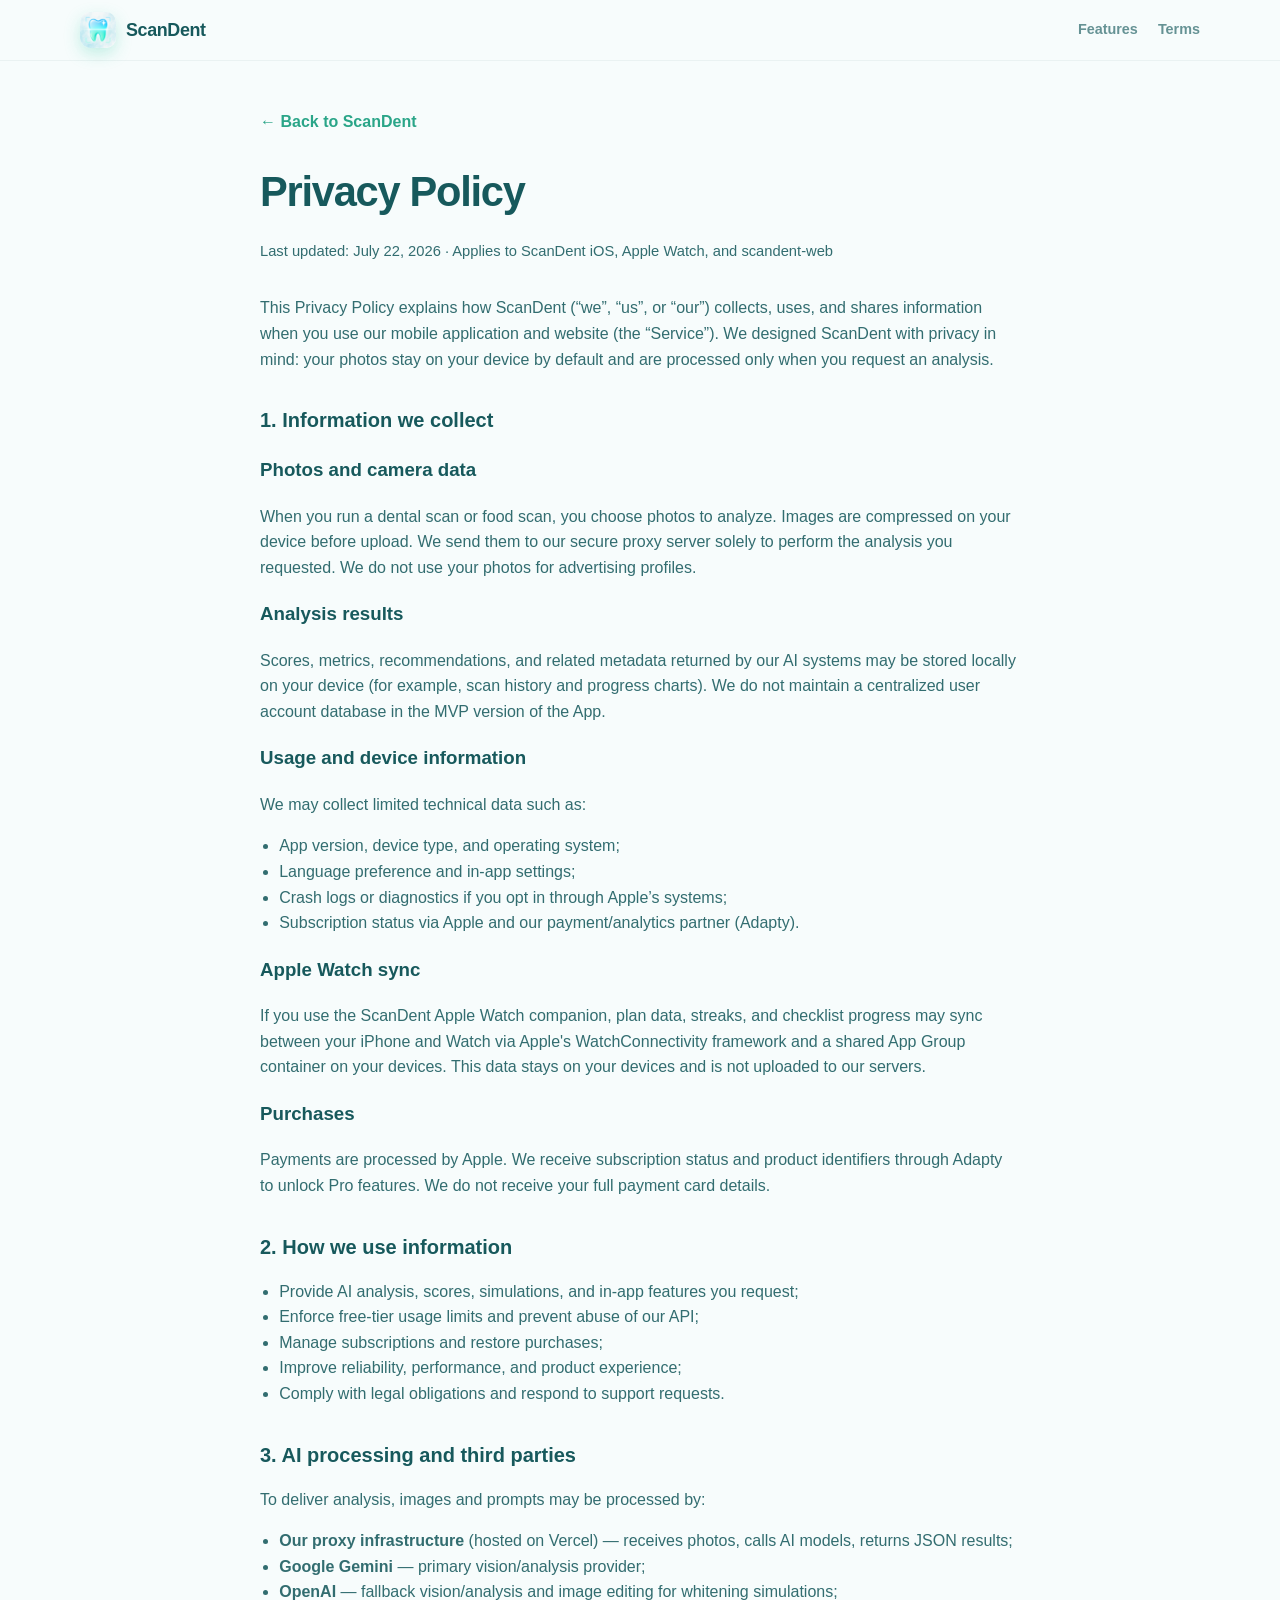
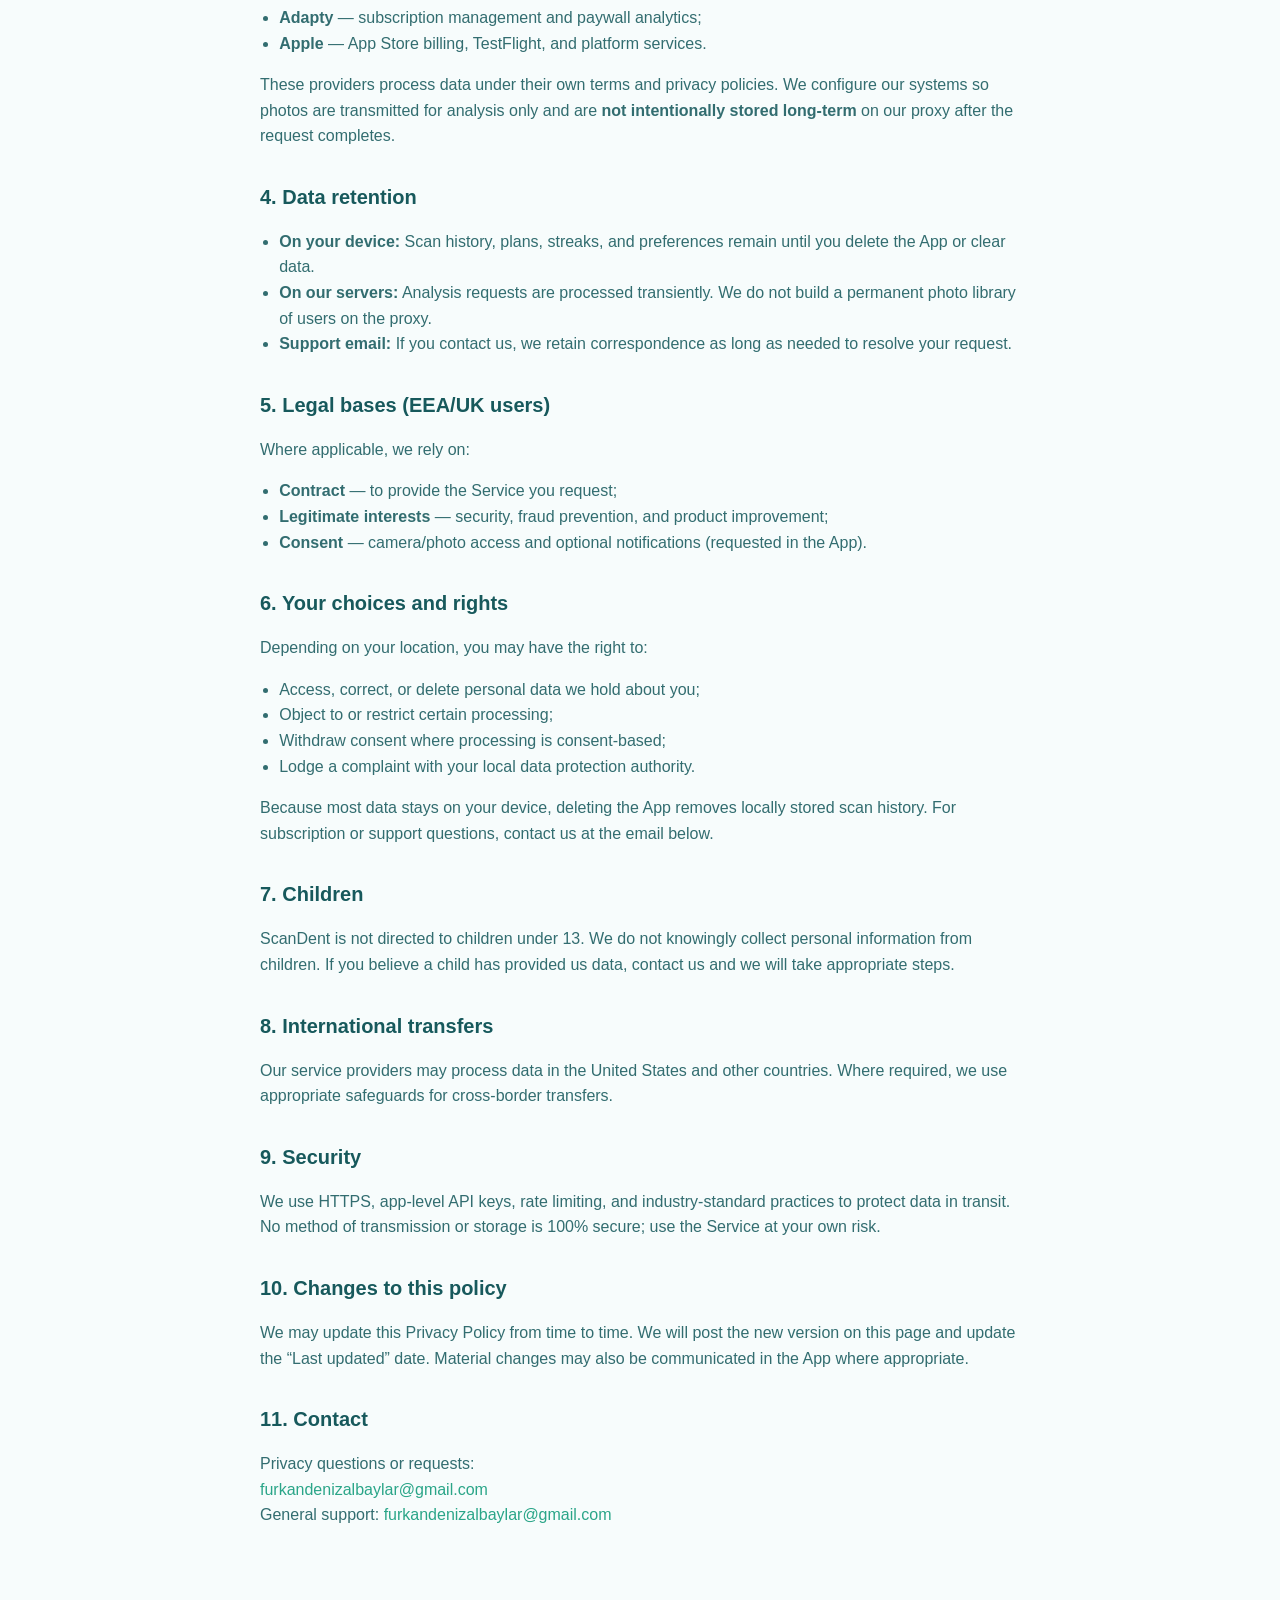
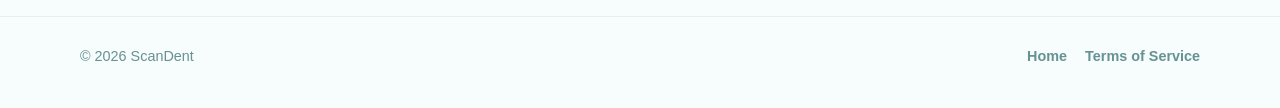
==== commit bc2ea89d: "Legal: use working support email (gmail) in privacy & terms" ====
--- a/privacy/index.html
+++ b/privacy/index.html
@@ -152,8 +152,8 @@
       <h2>11. Contact</h2>
       <p>
         Privacy questions or requests:<br>
-        <a href="mailto:privacy@scandent.app">privacy@scandent.app</a><br>
-        General support: <a href="mailto:support@scandent.app">support@scandent.app</a>
+        <a href="mailto:furkandenizalbaylar@gmail.com">furkandenizalbaylar@gmail.com</a><br>
+        General support: <a href="mailto:furkandenizalbaylar@gmail.com">furkandenizalbaylar@gmail.com</a>
       </p>
     </div>
   </main>
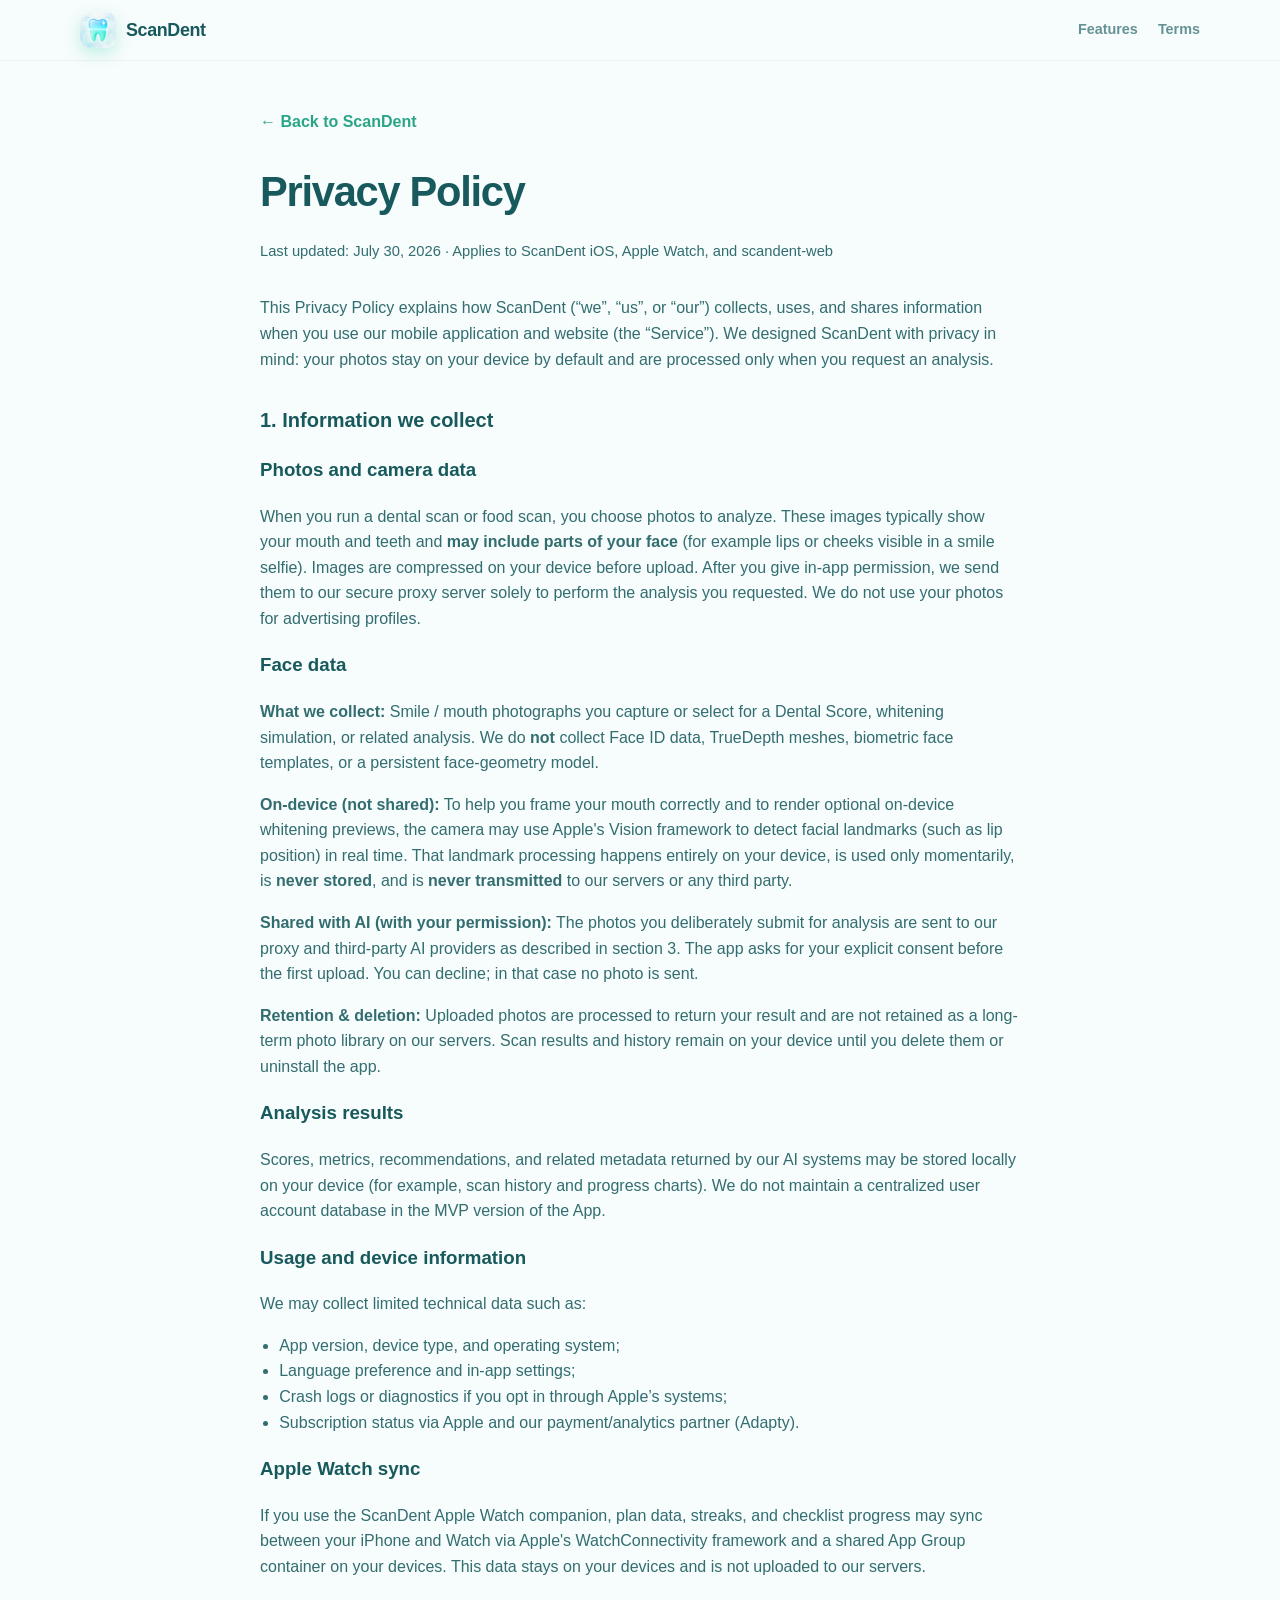
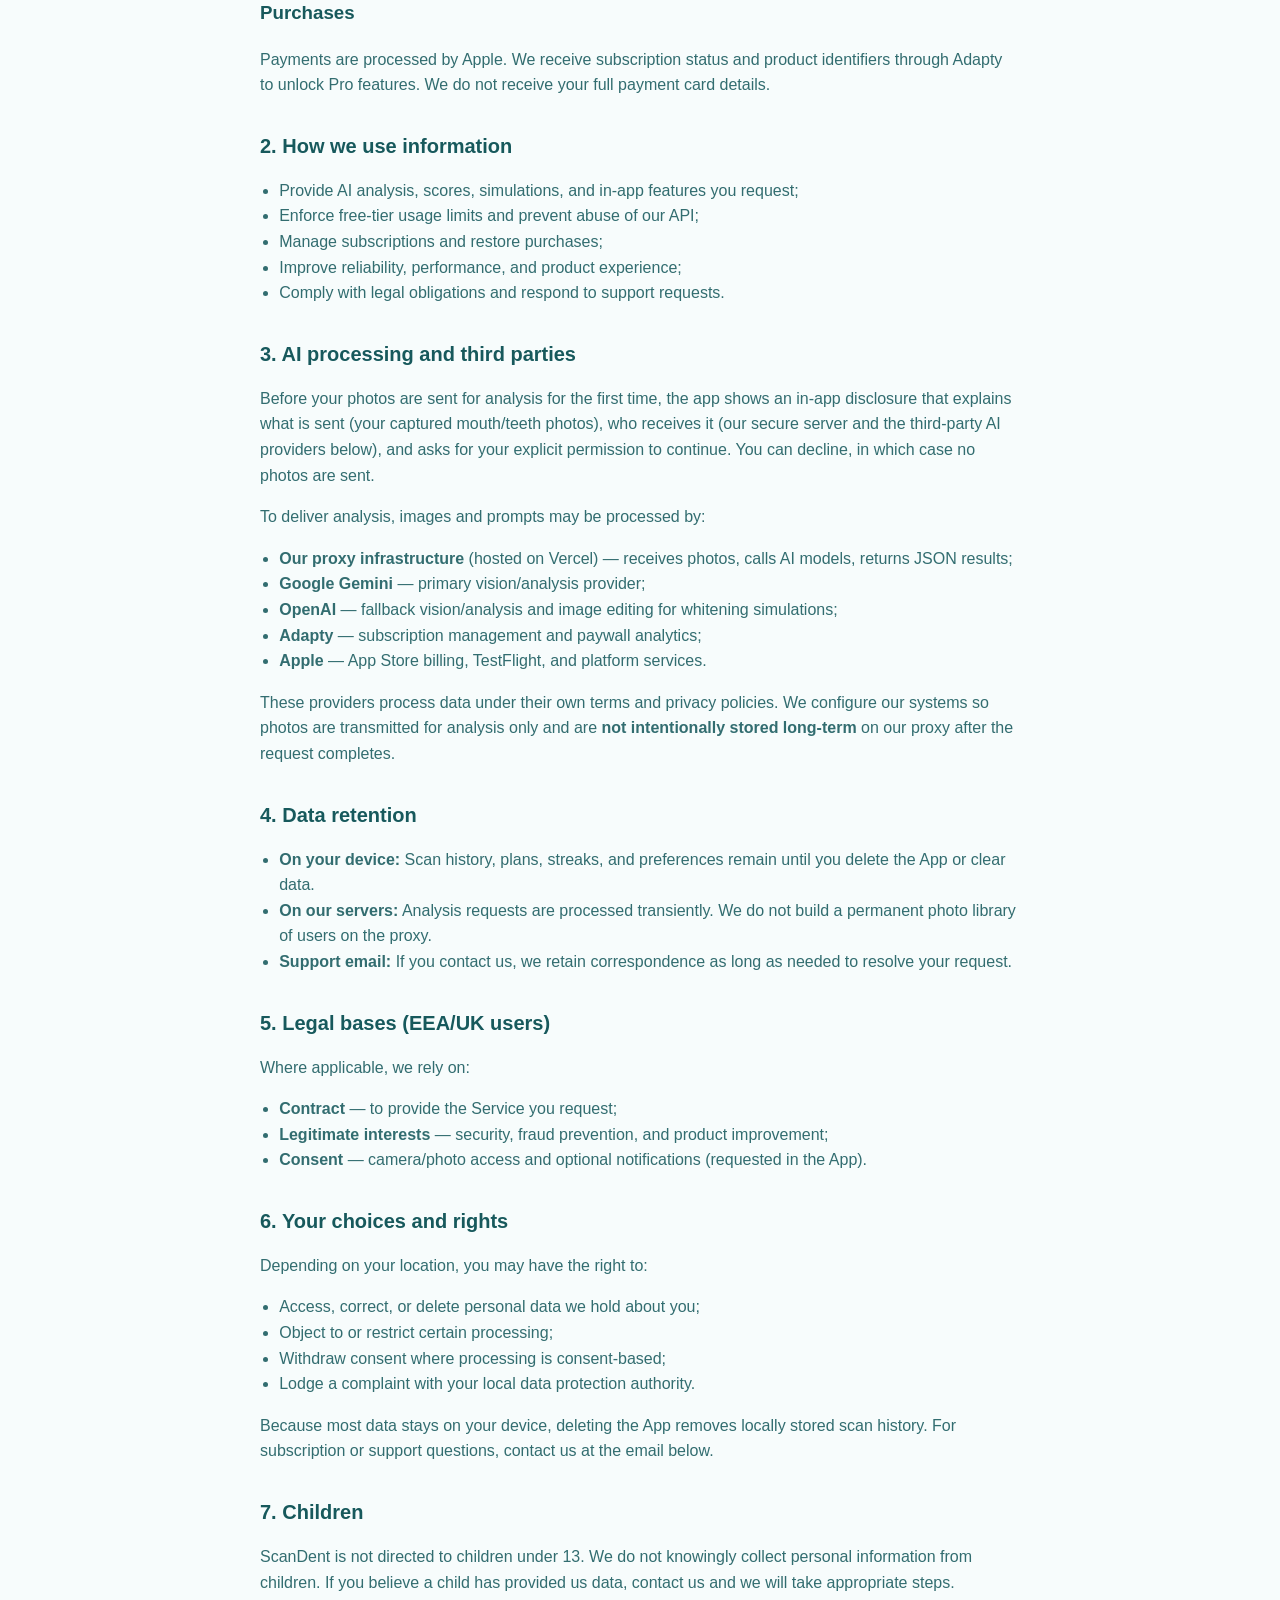
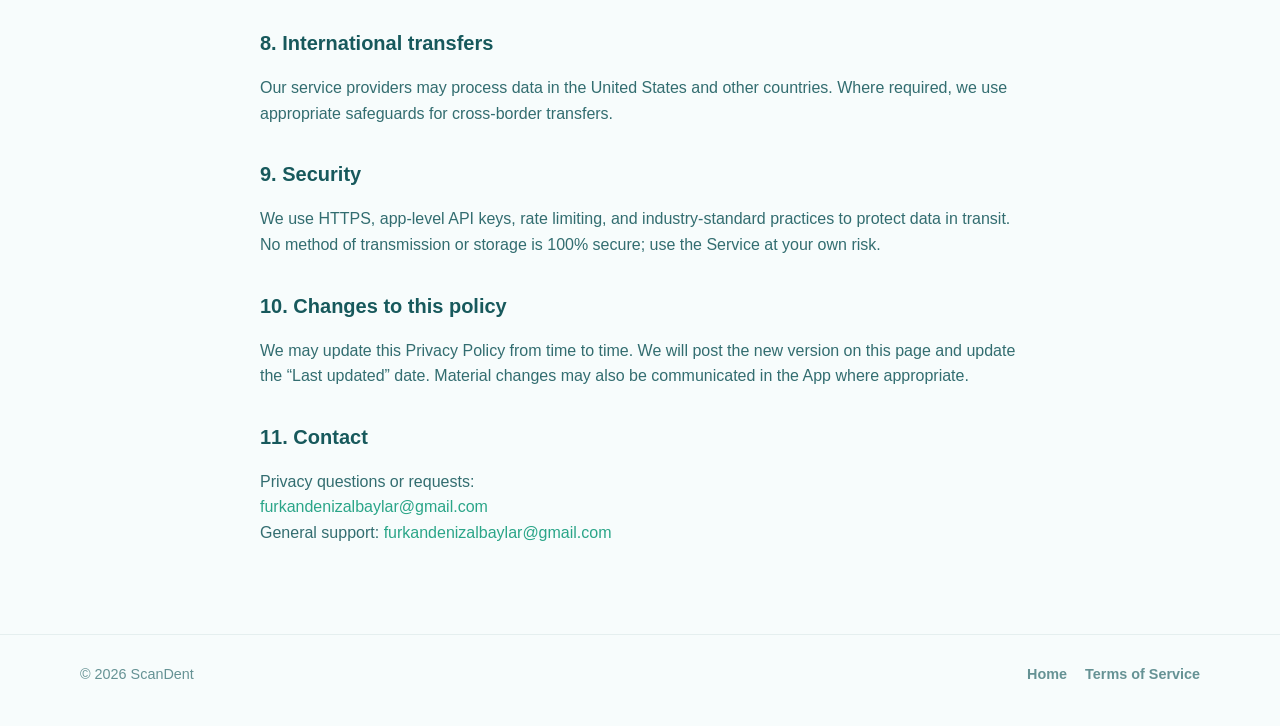
==== commit b5cf48af: "Update Privacy Policy with face data and AI consent disclosure." ====
--- a/privacy/index.html
+++ b/privacy/index.html
@@ -26,7 +26,7 @@
     <div class="container">
       <a class="back-link" href="../">← Back to ScanDent</a>
       <h1>Privacy Policy</h1>
-      <p class="legal-meta">Last updated: July 22, 2026 · Applies to ScanDent iOS, Apple Watch, and scandent-web</p>
+      <p class="legal-meta">Last updated: July 30, 2026 · Applies to ScanDent iOS, Apple Watch, and scandent-web</p>
 
       <p>
         This Privacy Policy explains how ScanDent (“we”, “us”, or “our”) collects, uses, and shares
@@ -39,9 +39,36 @@
 
       <h3>Photos and camera data</h3>
       <p>
-        When you run a dental scan or food scan, you choose photos to analyze. Images are compressed on
-        your device before upload. We send them to our secure proxy server solely to perform the analysis
-        you requested. We do not use your photos for advertising profiles.
+        When you run a dental scan or food scan, you choose photos to analyze. These images typically
+        show your mouth and teeth and <strong>may include parts of your face</strong> (for example lips
+        or cheeks visible in a smile selfie). Images are compressed on your device before upload. After
+        you give in-app permission, we send them to our secure proxy server solely to perform the
+        analysis you requested. We do not use your photos for advertising profiles.
+      </p>
+
+      <h3>Face data</h3>
+      <p>
+        <strong>What we collect:</strong> Smile / mouth photographs you capture or select for a Dental
+        Score, whitening simulation, or related analysis. We do <strong>not</strong> collect Face ID
+        data, TrueDepth meshes, biometric face templates, or a persistent face-geometry model.
+      </p>
+      <p>
+        <strong>On-device (not shared):</strong> To help you frame your mouth correctly and to render
+        optional on-device whitening previews, the camera may use Apple&apos;s Vision framework to detect
+        facial landmarks (such as lip position) in real time. That landmark processing happens entirely
+        on your device, is used only momentarily, is <strong>never stored</strong>, and is
+        <strong>never transmitted</strong> to our servers or any third party.
+      </p>
+      <p>
+        <strong>Shared with AI (with your permission):</strong> The photos you deliberately submit for
+        analysis are sent to our proxy and third-party AI providers as described in section 3. The app
+        asks for your explicit consent before the first upload. You can decline; in that case no photo
+        is sent.
+      </p>
+      <p>
+        <strong>Retention &amp; deletion:</strong> Uploaded photos are processed to return your result
+        and are not retained as a long-term photo library on our servers. Scan results and history remain
+        on your device until you delete them or uninstall the app.
       </p>
 
       <h3>Analysis results</h3>
@@ -83,6 +110,12 @@
       </ul>
 
       <h2>3. AI processing and third parties</h2>
+      <p>
+        Before your photos are sent for analysis for the first time, the app shows an in-app
+        disclosure that explains what is sent (your captured mouth/teeth photos), who receives it
+        (our secure server and the third-party AI providers below), and asks for your explicit
+        permission to continue. You can decline, in which case no photos are sent.
+      </p>
       <p>To deliver analysis, images and prompts may be processed by:</p>
       <ul>
         <li><strong>Our proxy infrastructure</strong> (hosted on Vercel) — receives photos, calls AI models, returns JSON results;</li>
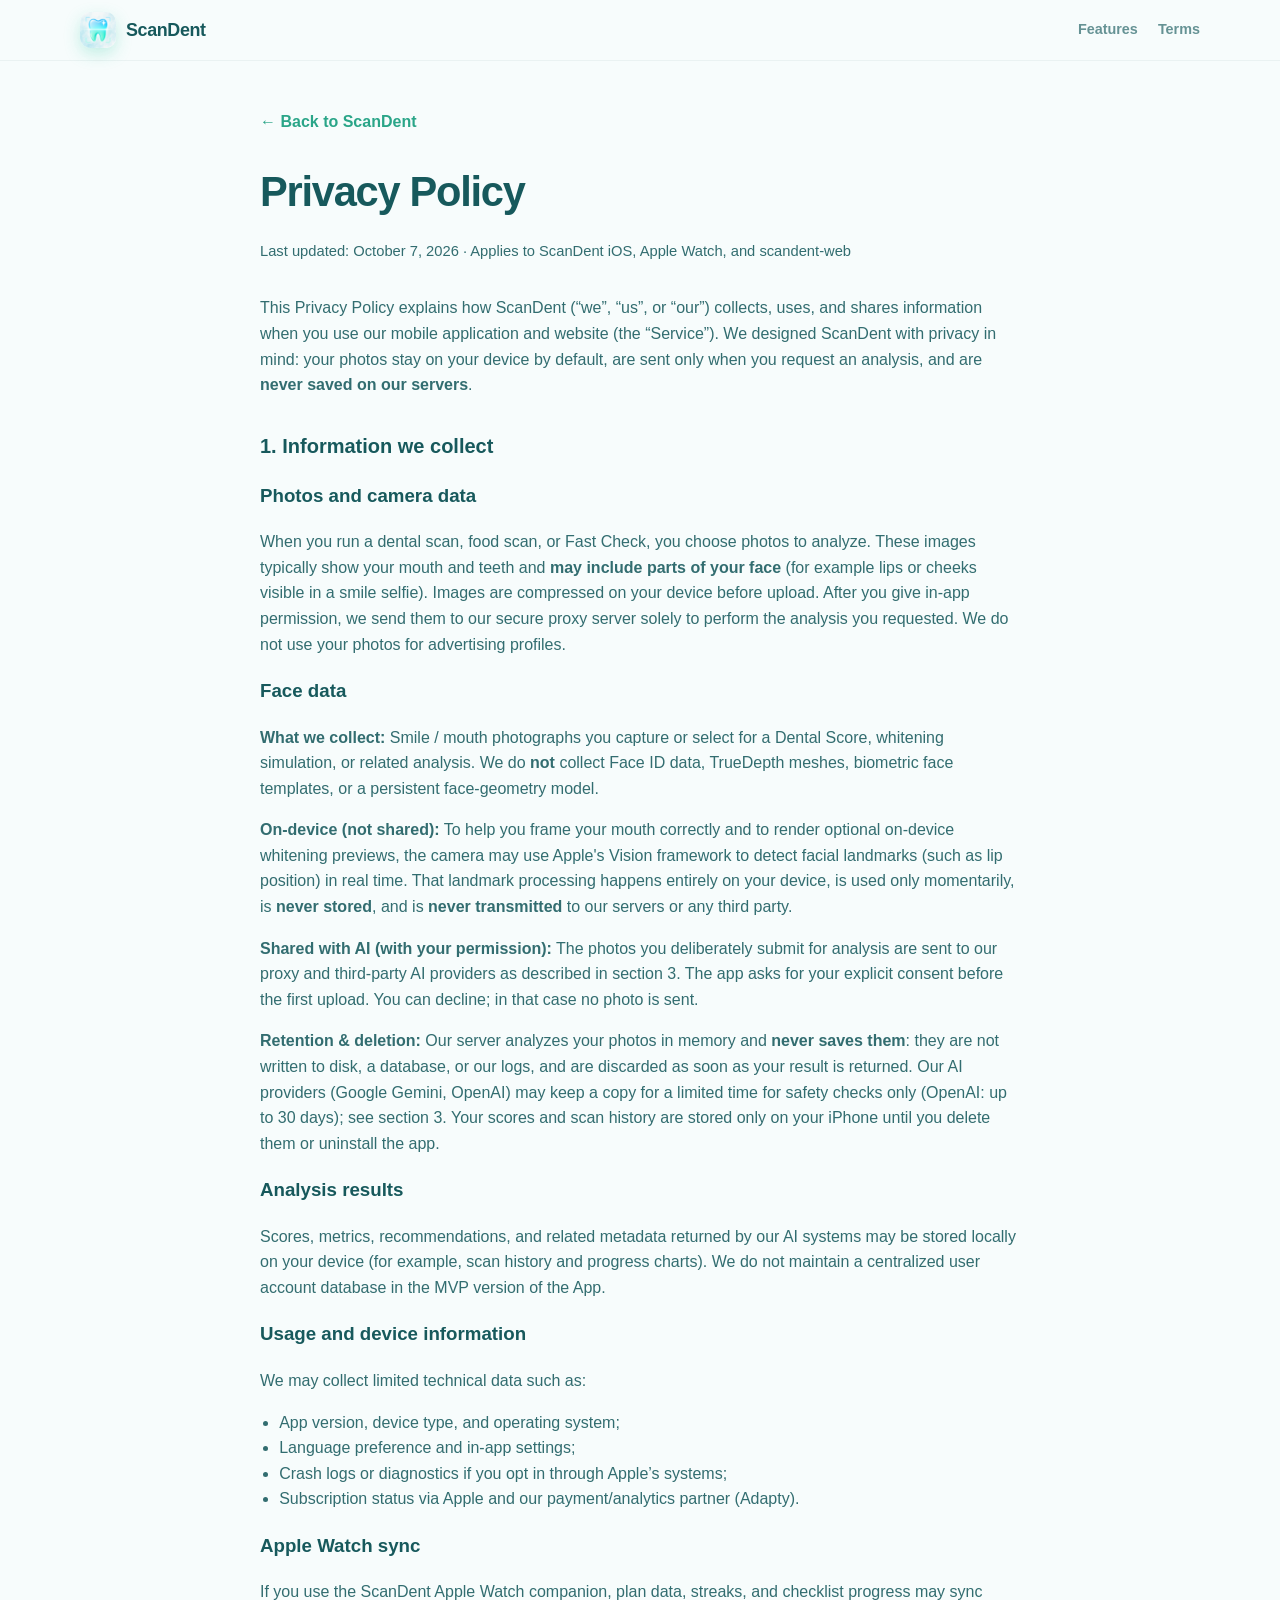
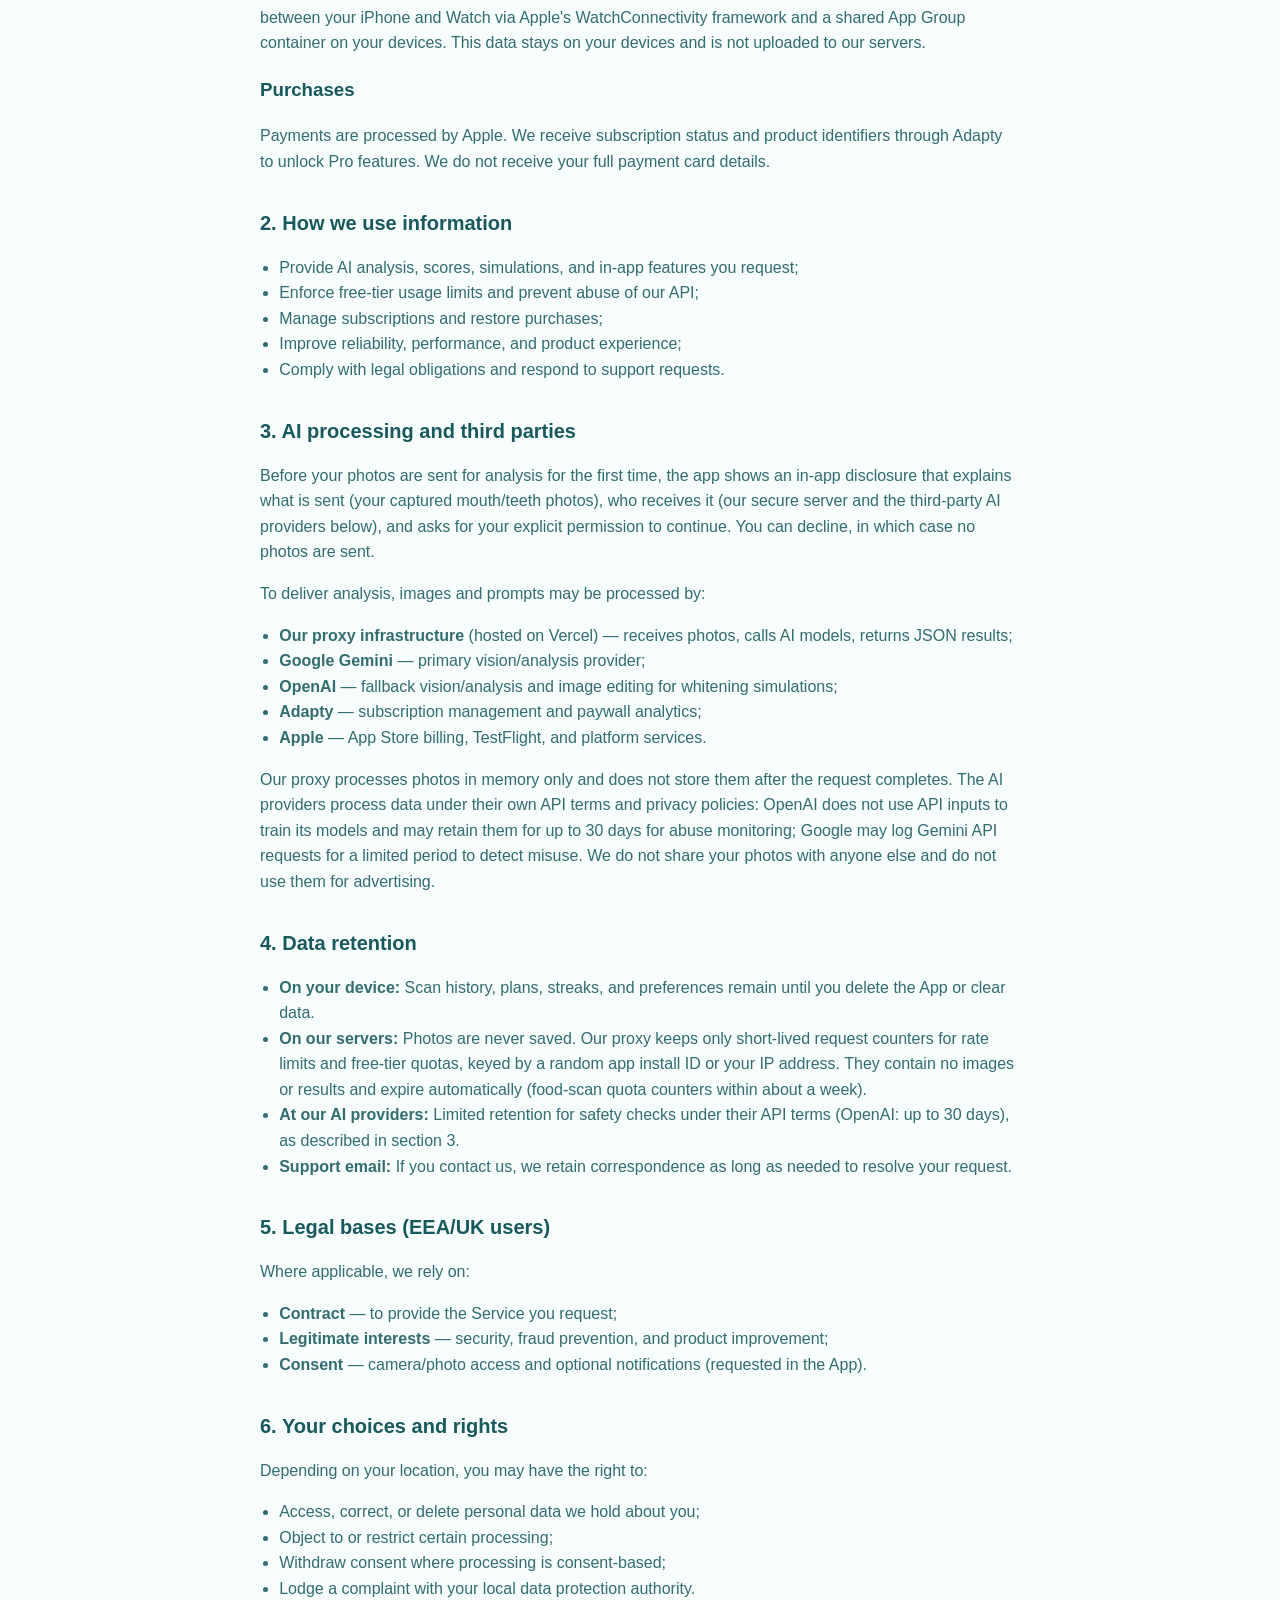
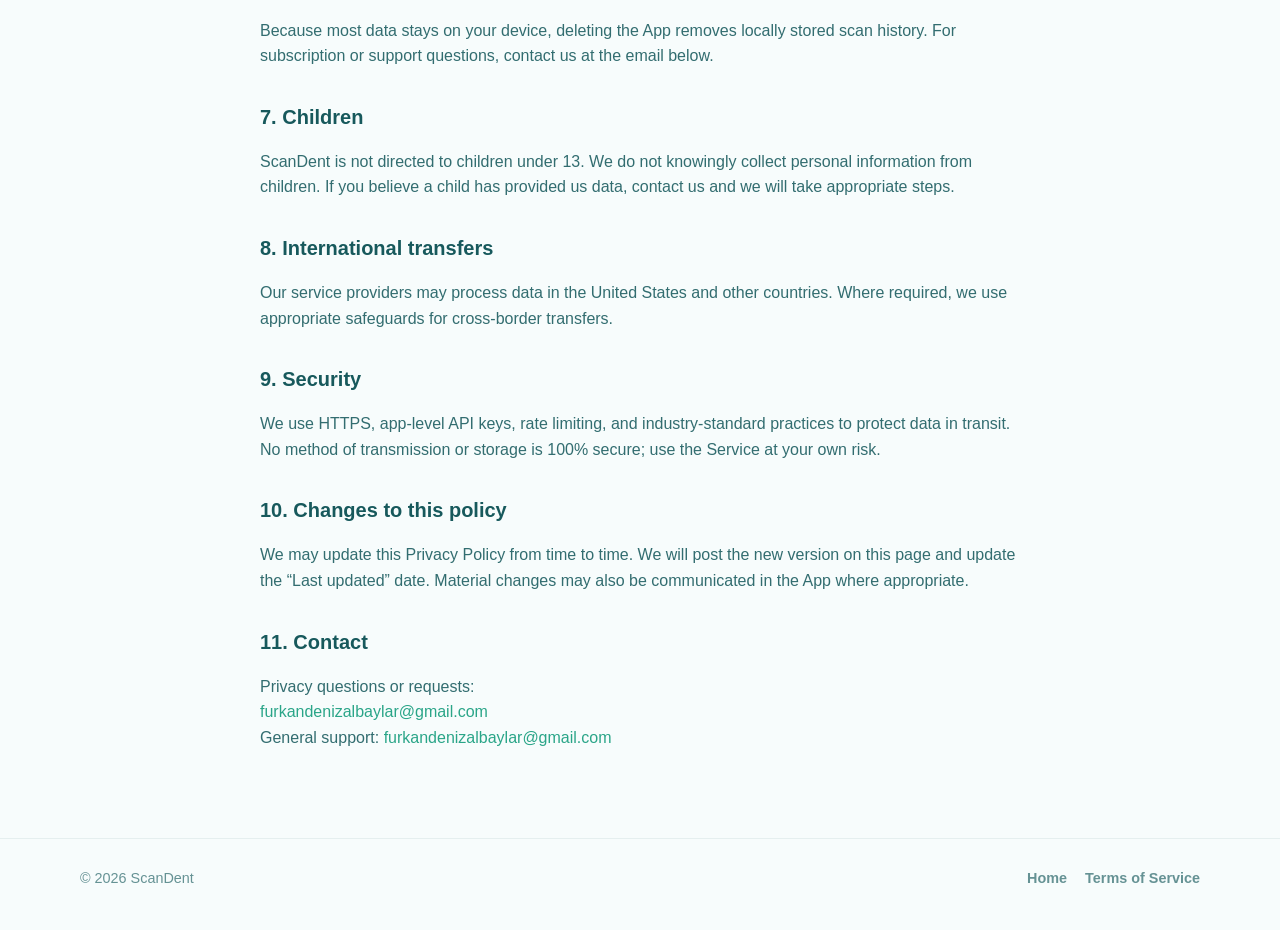
==== commit bea9a83e: "Privacy: photos are never saved on our servers" ====
--- a/privacy/index.html
+++ b/privacy/index.html
@@ -26,20 +26,20 @@
     <div class="container">
       <a class="back-link" href="../">← Back to ScanDent</a>
       <h1>Privacy Policy</h1>
-      <p class="legal-meta">Last updated: July 30, 2026 · Applies to ScanDent iOS, Apple Watch, and scandent-web</p>
+      <p class="legal-meta">Last updated: October 7, 2026 · Applies to ScanDent iOS, Apple Watch, and scandent-web</p>
 
       <p>
         This Privacy Policy explains how ScanDent (“we”, “us”, or “our”) collects, uses, and shares
         information when you use our mobile application and website (the “Service”). We designed ScanDent
-        with privacy in mind: your photos stay on your device by default and are processed only when you
-        request an analysis.
+        with privacy in mind: your photos stay on your device by default, are sent only when you request an
+        analysis, and are <strong>never saved on our servers</strong>.
       </p>
 
       <h2>1. Information we collect</h2>
 
       <h3>Photos and camera data</h3>
       <p>
-        When you run a dental scan or food scan, you choose photos to analyze. These images typically
+        When you run a dental scan, food scan, or Fast Check, you choose photos to analyze. These images typically
         show your mouth and teeth and <strong>may include parts of your face</strong> (for example lips
         or cheeks visible in a smile selfie). Images are compressed on your device before upload. After
         you give in-app permission, we send them to our secure proxy server solely to perform the
@@ -66,9 +66,11 @@
         is sent.
       </p>
       <p>
-        <strong>Retention &amp; deletion:</strong> Uploaded photos are processed to return your result
-        and are not retained as a long-term photo library on our servers. Scan results and history remain
-        on your device until you delete them or uninstall the app.
+        <strong>Retention &amp; deletion:</strong> Our server analyzes your photos in memory and
+        <strong>never saves them</strong>: they are not written to disk, a database, or our logs, and are
+        discarded as soon as your result is returned. Our AI providers (Google Gemini, OpenAI) may keep a
+        copy for a limited time for safety checks only (OpenAI: up to 30 days); see section 3. Your scores
+        and scan history are stored only on your iPhone until you delete them or uninstall the app.
       </p>
 
       <h3>Analysis results</h3>
@@ -125,15 +127,18 @@
         <li><strong>Apple</strong> — App Store billing, TestFlight, and platform services.</li>
       </ul>
       <p>
-        These providers process data under their own terms and privacy policies. We configure our systems
-        so photos are transmitted for analysis only and are <strong>not intentionally stored long-term</strong>
-        on our proxy after the request completes.
+        Our proxy processes photos in memory only and does not store them after the request completes.
+        The AI providers process data under their own API terms and privacy policies: OpenAI does not use
+        API inputs to train its models and may retain them for up to 30 days for abuse monitoring; Google
+        may log Gemini API requests for a limited period to detect misuse. We do not share your photos with
+        anyone else and do not use them for advertising.
       </p>
 
       <h2>4. Data retention</h2>
       <ul>
         <li><strong>On your device:</strong> Scan history, plans, streaks, and preferences remain until you delete the App or clear data.</li>
-        <li><strong>On our servers:</strong> Analysis requests are processed transiently. We do not build a permanent photo library of users on the proxy.</li>
+        <li><strong>On our servers:</strong> Photos are never saved. Our proxy keeps only short-lived request counters for rate limits and free-tier quotas, keyed by a random app install ID or your IP address. They contain no images or results and expire automatically (food-scan quota counters within about a week).</li>
+        <li><strong>At our AI providers:</strong> Limited retention for safety checks under their API terms (OpenAI: up to 30 days), as described in section 3.</li>
         <li><strong>Support email:</strong> If you contact us, we retain correspondence as long as needed to resolve your request.</li>
       </ul>
 
--- a/css/style.css
+++ b/css/style.css
@@ -976,3 +976,41 @@
     min-height: auto;
   }
 }
+
+/* ---- App screenshots showcase ---- */
+#screens .screens-scroller {
+  display: flex;
+  gap: 22px;
+  overflow-x: auto;
+  padding: 8px 4px 20px;
+  scroll-snap-type: x mandatory;
+  -webkit-overflow-scrolling: touch;
+}
+#screens .screens-scroller::-webkit-scrollbar { height: 8px; }
+#screens .screens-scroller::-webkit-scrollbar-thumb {
+  background: rgba(61,204,168,.35); border-radius: 8px;
+}
+#screens .screen-phone {
+  flex: 0 0 auto;
+  width: 300px;
+  margin: 0;
+  scroll-snap-align: center;
+  text-align: center;
+}
+#screens .screen-phone img {
+  width: 100%;
+  height: auto;
+  display: block;
+  border-radius: 24px;
+  box-shadow: 0 18px 40px rgba(23,89,92,.16);
+  background: #F7FCFC;
+}
+#screens .screen-phone figcaption {
+  margin-top: 14px;
+  font-weight: 700;
+  color: var(--deep-teal, #17595C);
+  font-size: 15px;
+}
+@media (max-width: 640px) {
+  #screens .screen-phone { width: 240px; }
+}
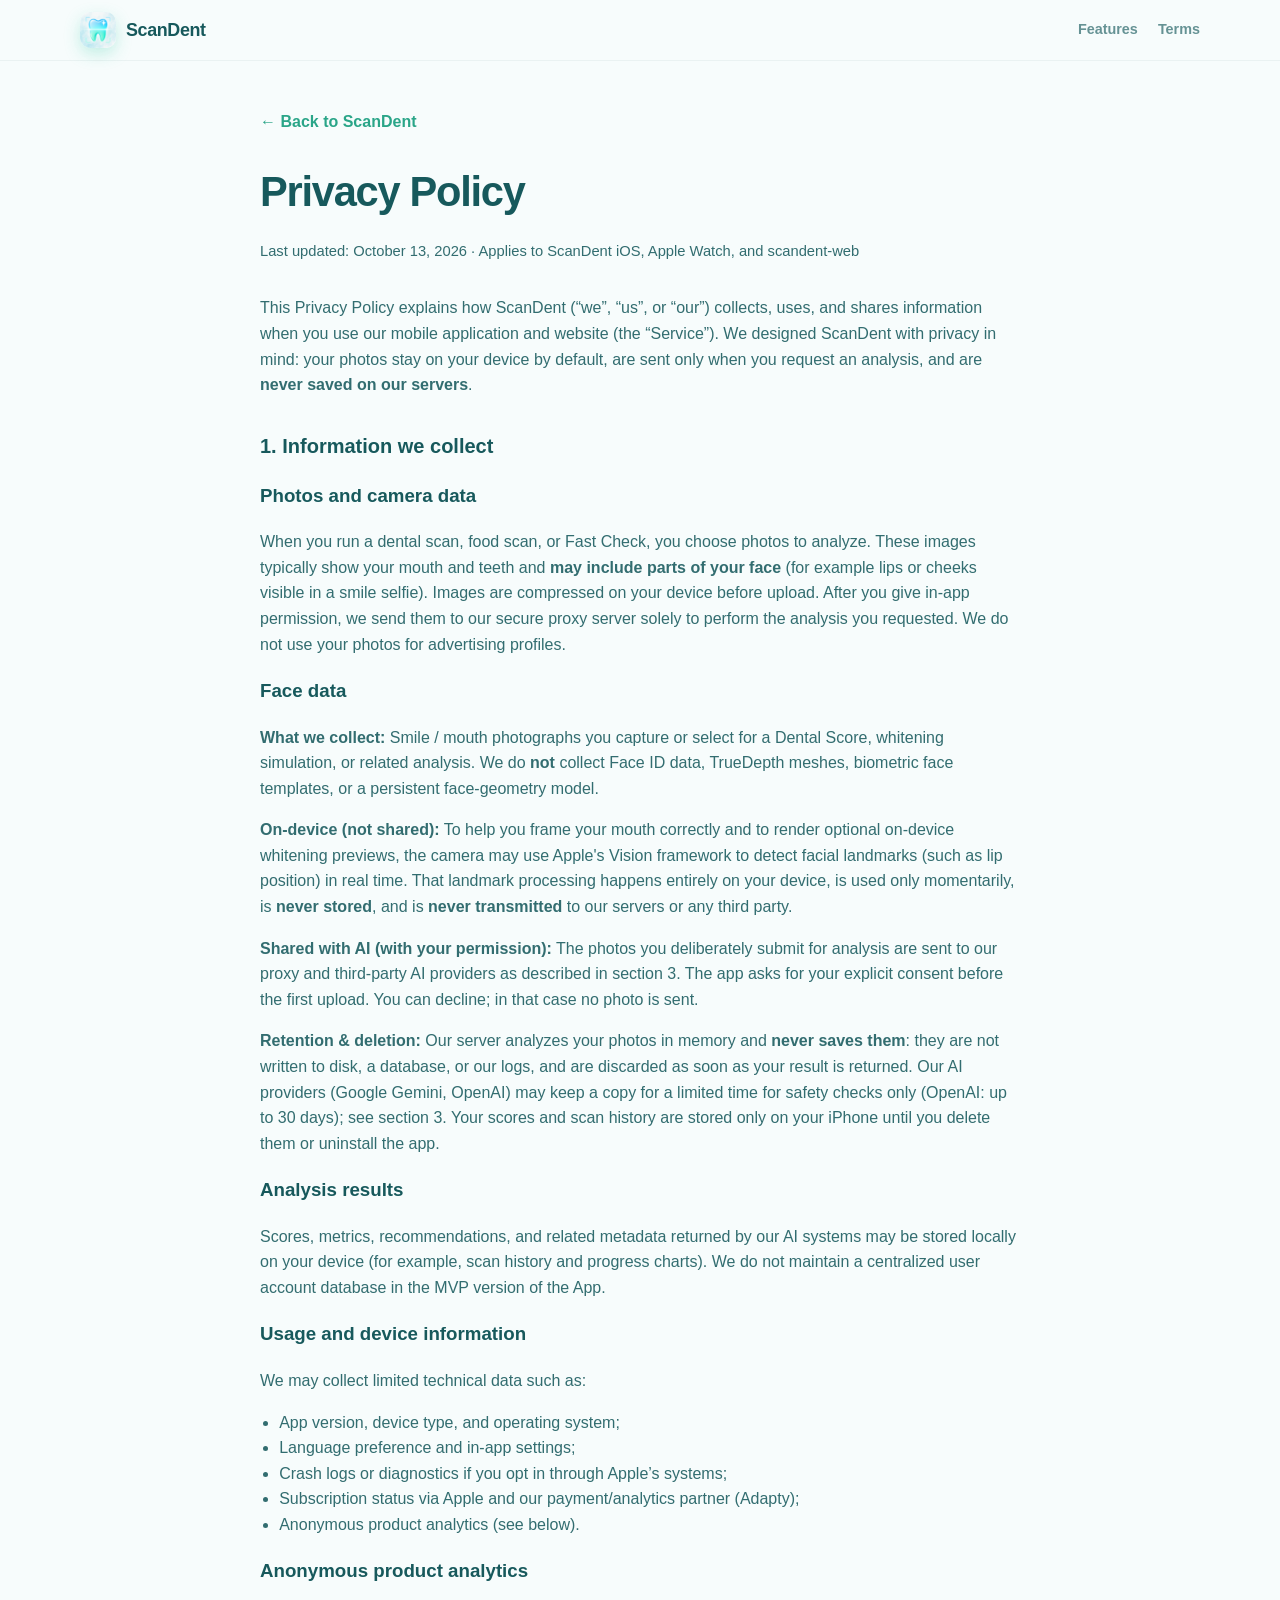
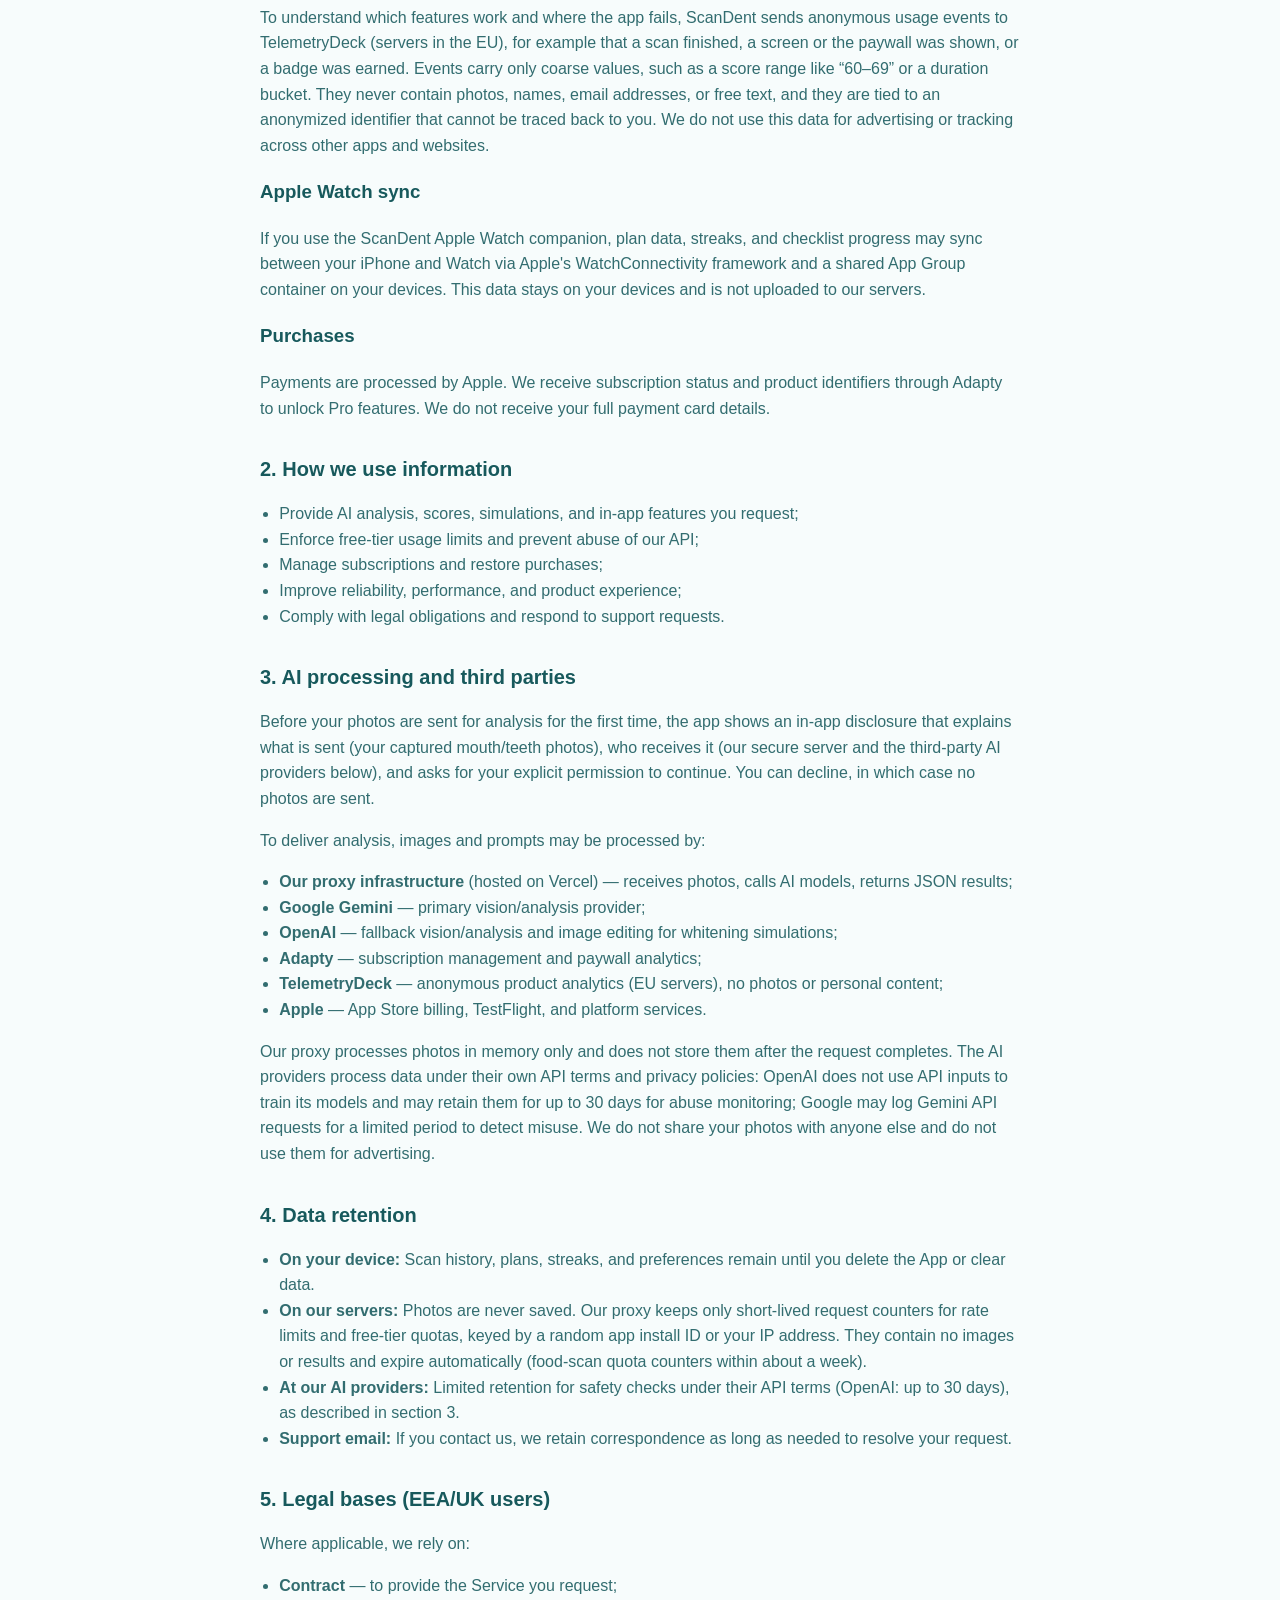
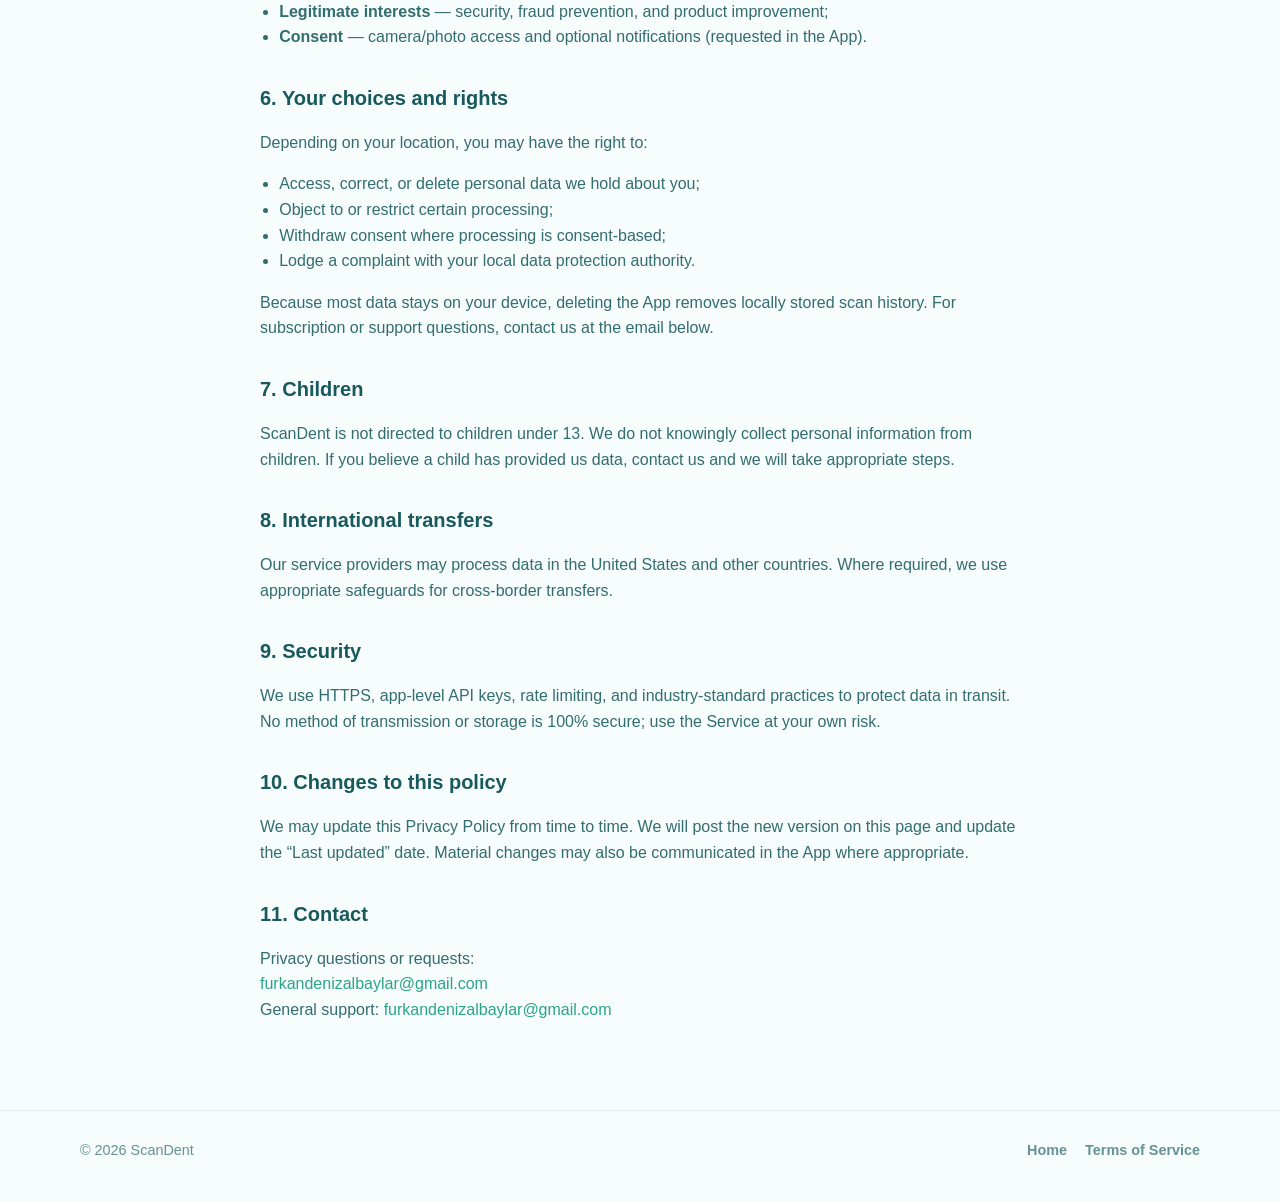
==== commit 99d6767d: "docs(privacy): disclose anonymous product analytics (TelemetryDeck) The app sends anonymous usage ev" ====
--- a/privacy/index.html
+++ b/privacy/index.html
@@ -26,7 +26,7 @@
     <div class="container">
       <a class="back-link" href="../">← Back to ScanDent</a>
       <h1>Privacy Policy</h1>
-      <p class="legal-meta">Last updated: October 7, 2026 · Applies to ScanDent iOS, Apple Watch, and scandent-web</p>
+      <p class="legal-meta">Last updated: October 13, 2026 · Applies to ScanDent iOS, Apple Watch, and scandent-web</p>
 
       <p>
         This Privacy Policy explains how ScanDent (“we”, “us”, or “our”) collects, uses, and shares
@@ -86,8 +86,19 @@
         <li>App version, device type, and operating system;</li>
         <li>Language preference and in-app settings;</li>
         <li>Crash logs or diagnostics if you opt in through Apple’s systems;</li>
-        <li>Subscription status via Apple and our payment/analytics partner (Adapty).</li>
-      </ul>
+        <li>Subscription status via Apple and our payment/analytics partner (Adapty);</li>
+        <li>Anonymous product analytics (see below).</li>
+      </ul>
+
+      <h3>Anonymous product analytics</h3>
+      <p>
+        To understand which features work and where the app fails, ScanDent sends anonymous usage events to
+        TelemetryDeck (servers in the EU), for example that a scan finished, a screen or the paywall was
+        shown, or a badge was earned. Events carry only coarse values, such as a score range like
+        &ldquo;60&ndash;69&rdquo; or a duration bucket. They never contain photos, names, email addresses,
+        or free text, and they are tied to an anonymized identifier that cannot be traced back to you.
+        We do not use this data for advertising or tracking across other apps and websites.
+      </p>
 
       <h3>Apple Watch sync</h3>
       <p>
@@ -124,6 +135,7 @@
         <li><strong>Google Gemini</strong> — primary vision/analysis provider;</li>
         <li><strong>OpenAI</strong> — fallback vision/analysis and image editing for whitening simulations;</li>
         <li><strong>Adapty</strong> — subscription management and paywall analytics;</li>
+        <li><strong>TelemetryDeck</strong> — anonymous product analytics (EU servers), no photos or personal content;</li>
         <li><strong>Apple</strong> — App Store billing, TestFlight, and platform services.</li>
       </ul>
       <p>
